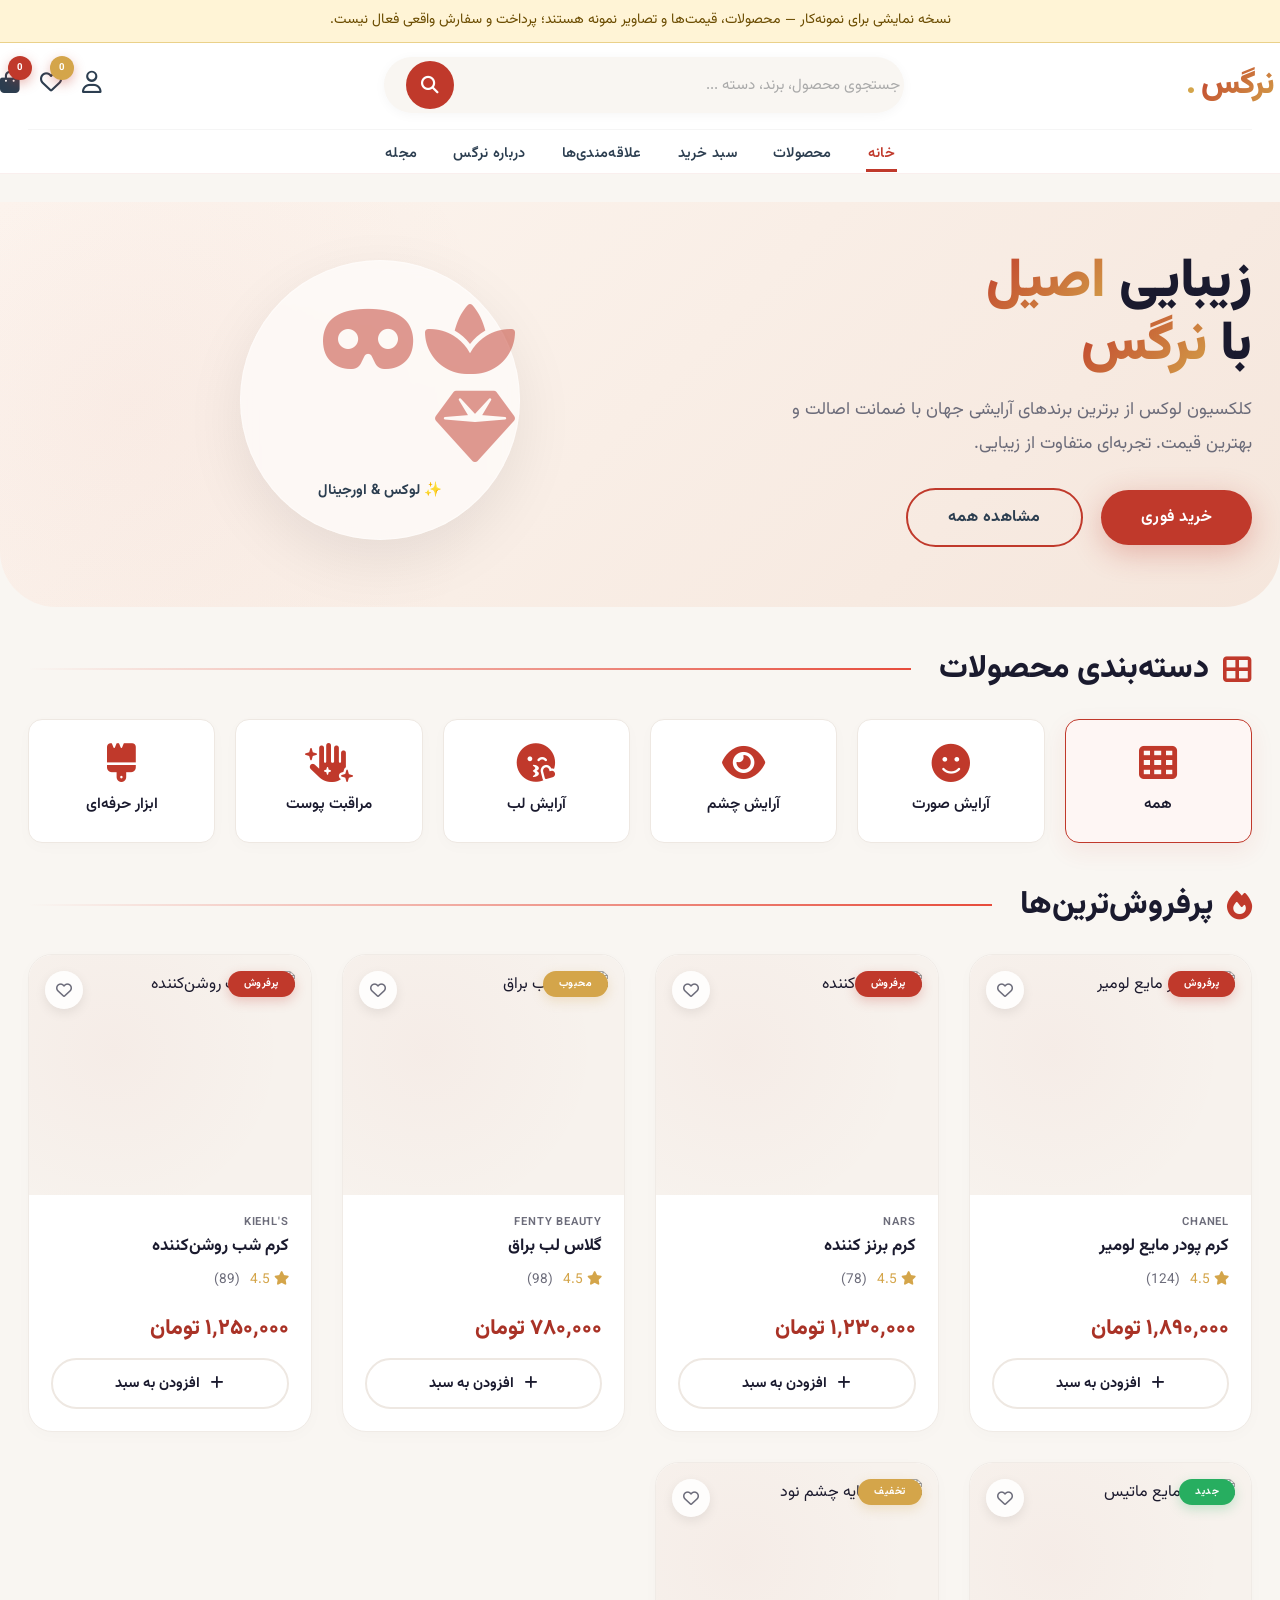
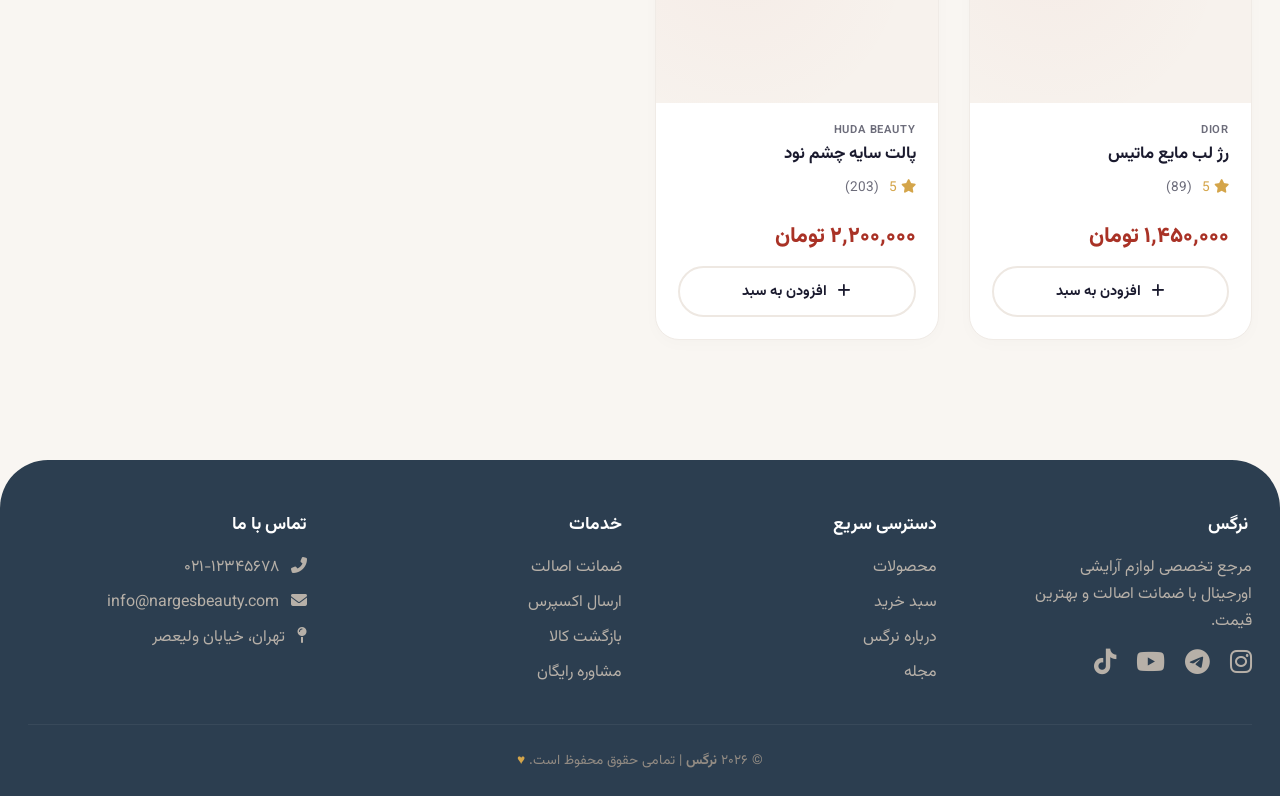
==== لوازم آرایشی.html @ 33c62aaa "Add files via upload" ====
<!DOCTYPE html>
<html lang="fa" dir="rtl">
<head>
    <meta charset="UTF-8" />
    <meta name="viewport" content="width=device-width, initial-scale=1.0" />
    <meta name="description" content="نمونه‌کار فروشگاه نمایشی نرگس؛ رابط کاربری فروشگاه لوازم آرایشی با جستجو، فیلتر، علاقه‌مندی و سبد خرید آزمایشی." />
    <meta name="theme-color" content="#c0392b" />
    <title>نرگس | فروشگاه نمایشی لوازم آرایشی</title>
    <link rel="stylesheet" href="https://cdnjs.cloudflare.com/ajax/libs/font-awesome/6.5.0/css/all.min.css" />
    <link href="https://fonts.googleapis.com/css2?family=Vazirmatn:wght@300;400;500;700;900&display=swap" rel="stylesheet" />
    <style>
        /* ==================== RESET & ROOT ==================== */
        *,
        *::before,
        *::after {
            margin: 0;
            padding: 0;
            box-sizing: border-box;
        }
        :root {
            --primary: #c0392b;
            --primary-light: #e74c3c;
            --primary-dark: #a93226;
            --secondary: #2c3e50;
            --gold: #d4a54a;
            --gold-light: #f0d080;
            --bg: #f9f6f2;
            --card: #ffffff;
            --text: #1a1a2e;
            --text-muted: #6c6c7a;
            --shadow: 0 20px 60px rgba(0, 0, 0, 0.08);
            --shadow-hover: 0 30px 80px rgba(192, 57, 43, 0.12);
            --radius: 24px;
            --radius-sm: 14px;
            --transition: 0.4s cubic-bezier(0.25, 0.46, 0.45, 0.94);
        }
        html {
            scroll-behavior: smooth;
        }
        body {
            font-family: 'Vazirmatn', sans-serif;
            background: var(--bg);
            color: var(--text);
            line-height: 1.7;
            min-height: 100vh;
            display: flex;
            flex-direction: column;
        }
        a {
            text-decoration: none;
            color: inherit;
        }
        button {
            cursor: pointer;
            font-family: inherit;
            border: none;
            background: none;
        }
        .container {
            max-width: 1320px;
            margin: 0 auto;
            padding: 0 28px;
        }
        ::-webkit-scrollbar {
            width: 8px;
        }
        ::-webkit-scrollbar-track {
            background: var(--bg);
        }
        ::-webkit-scrollbar-thumb {
            background: var(--primary-light);
            border-radius: 20px;
        }
        ::-webkit-scrollbar-thumb:hover {
            background: var(--primary);
        }

        /* ==================== HEADER ==================== */
        .header {
            background: rgba(255, 255, 255, 0.95);
            backdrop-filter: blur(20px);
            -webkit-backdrop-filter: blur(20px);
            border-bottom: 1px solid rgba(192, 57, 43, 0.08);
            position: sticky;
            top: 0;
            z-index: 1000;
            transition: var(--transition);
        }
        .header-inner {
            display: flex;
            align-items: center;
            justify-content: space-between;
            padding: 14px 0;
            flex-wrap: wrap;
            gap: 12px;
        }
        .logo {
            font-size: 2rem;
            font-weight: 900;
            letter-spacing: -0.5px;
            display: flex;
            align-items: center;
            gap: 6px;
        }
        .logo .narges {
            background: linear-gradient(135deg, var(--primary), var(--gold));
            -webkit-background-clip: text;
            -webkit-text-fill-color: transparent;
            background-clip: text;
        }
        .logo i {
            -webkit-text-fill-color: var(--primary);
            font-size: 1.8rem;
        }
        .logo .dot {
            -webkit-text-fill-color: var(--gold);
        }

        .search-wrap {
            flex: 1;
            max-width: 520px;
            min-width: 180px;
            display: flex;
            background: var(--bg);
            border-radius: 60px;
            padding: 2px 2px 2px 20px;
            align-items: center;
            border: 2px solid transparent;
            transition: var(--transition);
            box-shadow: 0 2px 12px rgba(0, 0, 0, 0.04);
        }
        .search-wrap:focus-within {
            border-color: var(--primary);
            background: #fff;
            box-shadow: 0 4px 24px rgba(192, 57, 43, 0.12);
        }
        .search-wrap input {
            flex: 1;
            border: none;
            background: transparent;
            padding: 12px 0;
            font-size: 0.95rem;
            outline: none;
            color: var(--text);
            font-family: inherit;
        }
        .search-wrap input::placeholder {
            color: #aaa;
        }
        .search-wrap button {
            background: var(--primary);
            color: #fff;
            width: 48px;
            height: 48px;
            border-radius: 60px;
            font-size: 1.1rem;
            transition: var(--transition);
            display: flex;
            align-items: center;
            justify-content: center;
        }
        .search-wrap button:hover {
            background: var(--primary-dark);
            transform: scale(0.95);
        }

        .header-icons {
            display: flex;
            gap: 20px;
            font-size: 1.4rem;
            color: var(--secondary);
        }
        .header-icons > a {
            position: relative;
            transition: var(--transition);
        }
        .header-icons > a:hover {
            color: var(--primary);
            transform: translateY(-2px);
        }
        .header-icons > a.wish-active i {
            font-weight: 900;
            color: var(--primary);
        }
        .badge-cart {
            position: absolute;
            top: -10px;
            right: -12px;
            background: var(--primary);
            color: #fff;
            font-size: 0.6rem;
            font-weight: 700;
            width: 24px;
            height: 24px;
            border-radius: 50%;
            display: flex;
            align-items: center;
            justify-content: center;
            box-shadow: 0 4px 12px rgba(192, 57, 43, 0.35);
            transition: var(--transition);
        }
        .badge-cart.bump {
            animation: bump 0.4s cubic-bezier(0.34, 1.56, 0.64, 1);
        }
        @keyframes bump {
            0% {
                transform: scale(1);
            }
            40% {
                transform: scale(1.5);
            }
            100% {
                transform: scale(1);
            }
        }

        /* ==================== NAV ==================== */
        .nav-links {
            display: flex;
            list-style: none;
            gap: 10px 32px;
            flex-wrap: wrap;
            justify-content: center;
            padding: 10px 0 6px;
            border-top: 1px solid rgba(0, 0, 0, 0.04);
            margin-top: 2px;
        }
        .nav-links a {
            font-weight: 600;
            font-size: 0.9rem;
            padding: 4px 2px;
            border-bottom: 3px solid transparent;
            transition: var(--transition);
            color: var(--secondary);
            letter-spacing: 0.3px;
            position: relative;
        }
        .nav-links a::after {
            content: '';
            position: absolute;
            bottom: -3px;
            right: 0;
            width: 0;
            height: 3px;
            background: var(--primary);
            transition: var(--transition);
        }
        .nav-links a:hover::after,
        .nav-links a.active::after {
            width: 100%;
        }
        .nav-links a.active {
            color: var(--primary);
        }

        /* ==================== PAGES ==================== */
        .page {
            flex: 1;
            padding: 28px 0 50px;
            display: block;
            animation: fadeUp 0.5s ease;
        }
        .page.hidden {
            display: none;
        }
        @keyframes fadeUp {
            0% {
                opacity: 0;
                transform: translateY(20px);
            }
            100% {
                opacity: 1;
                transform: translateY(0);
            }
        }

        /* ==================== HERO ==================== */
        .hero {
            background: linear-gradient(135deg, #fdf6f0 0%, #f5e6dc 100%);
            border-radius: 0 0 56px 56px;
            padding: 50px 0 60px;
            margin-bottom: 30px;
            position: relative;
            overflow: hidden;
        }
        .hero::before {
            content: '';
            position: absolute;
            top: -50%;
            left: -20%;
            width: 60%;
            height: 200%;
            background: radial-gradient(circle, rgba(192, 57, 43, 0.04) 0%, transparent 70%);
            border-radius: 50%;
            pointer-events: none;
        }
        .hero-grid {
            display: flex;
            flex-wrap: wrap;
            align-items: center;
            gap: 40px;
            position: relative;
            z-index: 1;
        }
        .hero-text h1 {
            font-size: 3.4rem;
            font-weight: 900;
            line-height: 1.15;
        }
        .hero-text h1 .highlight {
            background: linear-gradient(135deg, var(--primary), var(--gold));
            -webkit-background-clip: text;
            -webkit-text-fill-color: transparent;
            background-clip: text;
        }
        .hero-text p {
            font-size: 1.1rem;
            color: var(--text-muted);
            max-width: 480px;
            margin: 16px 0 28px;
            line-height: 1.9;
        }
        .btn {
            display: inline-block;
            background: var(--primary);
            color: #fff;
            padding: 14px 40px;
            border-radius: 60px;
            font-weight: 700;
            transition: var(--transition);
            box-shadow: 0 8px 30px rgba(192, 57, 43, 0.3);
            border: none;
            font-size: 1rem;
            letter-spacing: 0.5px;
        }
        .btn:hover {
            background: var(--primary-dark);
            transform: translateY(-4px);
            box-shadow: 0 14px 40px rgba(192, 57, 43, 0.4);
        }
        .btn-outline {
            background: transparent;
            color: var(--secondary);
            border: 2px solid var(--primary);
            box-shadow: none;
            margin-right: 14px;
        }
        .btn-outline:hover {
            background: var(--primary);
            color: #fff;
            transform: translateY(-4px);
            box-shadow: 0 14px 40px rgba(192, 57, 43, 0.3);
        }
        .btn-gold {
            background: var(--gold);
            box-shadow: 0 8px 30px rgba(212, 165, 74, 0.35);
        }
        .btn-gold:hover {
            background: #c49a3a;
            box-shadow: 0 14px 40px rgba(212, 165, 74, 0.45);
        }
        .hero-deco {
            flex: 1;
            min-width: 220px;
            display: flex;
            justify-content: center;
            align-items: center;
        }
        .hero-deco .circle {
            background: rgba(255, 255, 255, 0.6);
            backdrop-filter: blur(8px);
            border-radius: 50%;
            width: 280px;
            height: 280px;
            display: flex;
            align-items: center;
            justify-content: center;
            flex-direction: column;
            box-shadow: var(--shadow);
            border: 1px solid rgba(255, 255, 255, 0.4);
        }
        .hero-deco .circle i {
            font-size: 5rem;
            color: var(--primary);
            opacity: 0.5;
            margin: 4px;
        }
        .hero-deco .circle span {
            font-weight: 700;
            color: var(--secondary);
            margin-top: 8px;
            font-size: 0.9rem;
        }

        /* ==================== SECTION TITLE ==================== */
        .section-title {
            font-size: 2rem;
            font-weight: 800;
            margin: 35px 0 22px;
            display: flex;
            align-items: center;
            gap: 14px;
        }
        .section-title i {
            color: var(--primary);
            font-size: 1.8rem;
        }
        .section-title .line {
            flex: 1;
            height: 2px;
            background: linear-gradient(to left, var(--primary-light), transparent);
            margin-right: 14px;
        }

        /* ==================== CATEGORIES ==================== */
        .category-grid {
            display: grid;
            grid-template-columns: repeat(auto-fit, minmax(140px, 1fr));
            gap: 20px;
            margin-bottom: 30px;
        }
        .category-card {
            background: var(--card);
            border-radius: var(--radius-sm);
            padding: 24px 12px;
            text-align: center;
            border: 1px solid #eee8e2;
            transition: var(--transition);
            cursor: pointer;
            box-shadow: 0 4px 16px rgba(0, 0, 0, 0.02);
        }
        .category-card:hover {
            transform: translateY(-8px);
            border-color: var(--primary-light);
            box-shadow: var(--shadow-hover);
        }
        .category-card i {
            font-size: 2.4rem;
            color: var(--primary);
            display: block;
            margin-bottom: 10px;
        }
        .category-card h4 {
            font-weight: 600;
            font-size: 0.95rem;
        }
        .category-card.active-cat {
            border-color: var(--primary);
            background: #fef6f4;
            box-shadow: 0 8px 24px rgba(192, 57, 43, 0.08);
        }

        /* ==================== PRODUCT GRID ==================== */
        .product-grid {
            display: grid;
            grid-template-columns: repeat(auto-fill, minmax(250px, 1fr));
            gap: 30px;
            margin: 20px 0 30px;
        }
        .product-card {
            background: var(--card);
            border-radius: var(--radius);
            overflow: hidden;
            border: 1px solid #f0ebe6;
            transition: var(--transition);
            box-shadow: 0 4px 16px rgba(0, 0, 0, 0.02);
            position: relative;
            display: flex;
            flex-direction: column;
        }
        .product-card:hover {
            transform: translateY(-10px);
            border-color: var(--primary-light);
            box-shadow: var(--shadow-hover);
        }
        .product-badge {
            position: absolute;
            top: 16px;
            right: 16px;
            background: var(--primary);
            color: #fff;
            font-size: 0.65rem;
            font-weight: 700;
            padding: 4px 16px;
            border-radius: 40px;
            z-index: 2;
            letter-spacing: 0.5px;
            box-shadow: 0 4px 12px rgba(192, 57, 43, 0.25);
        }
        .product-badge.green {
            background: #27ae60;
            box-shadow: 0 4px 12px rgba(39, 174, 96, 0.25);
        }
        .product-badge.gold {
            background: var(--gold);
            box-shadow: 0 4px 12px rgba(212, 165, 74, 0.25);
        }
        .product-badge.purple {
            background: #8e44ad;
            box-shadow: 0 4px 12px rgba(142, 68, 173, 0.25);
        }
        .wish-btn {
            position: absolute;
            top: 16px;
            left: 16px;
            width: 38px;
            height: 38px;
            border-radius: 50%;
            background: rgba(255, 255, 255, 0.85);
            backdrop-filter: blur(6px);
            display: flex;
            align-items: center;
            justify-content: center;
            font-size: 1rem;
            color: var(--text-muted);
            z-index: 2;
            transition: var(--transition);
            box-shadow: 0 4px 12px rgba(0, 0, 0, 0.08);
        }
        .wish-btn:hover {
            color: var(--primary);
            transform: scale(1.1);
        }
        .wish-btn.active {
            color: #fff;
            background: var(--primary);
        }
        .wish-btn.pulse {
            animation: wishPulse 0.4s cubic-bezier(0.34, 1.56, 0.64, 1);
        }
        @keyframes wishPulse {
            0% {
                transform: scale(1);
            }
            50% {
                transform: scale(1.3);
            }
            100% {
                transform: scale(1);
            }
        }
        .product-img {
            height: 240px;
            background: #f7f2ed;
            display: flex;
            align-items: center;
            justify-content: center;
            padding: 16px;
            position: relative;
            overflow: hidden;
        }
        .product-img img {
            width: 100%;
            height: 100%;
            object-fit: contain;
            transition: transform 0.5s ease;
        }
        .product-card:hover .product-img img {
            transform: scale(1.05);
        }
        .product-img .img-bg {
            position: absolute;
            inset: 0;
            background: radial-gradient(circle at 30% 40%, rgba(192, 57, 43, 0.03) 0%, transparent 70%);
        }
        .product-info {
            padding: 18px 22px 22px;
            flex: 1;
            display: flex;
            flex-direction: column;
        }
        .product-brand {
            font-size: 0.7rem;
            font-weight: 600;
            color: var(--text-muted);
            letter-spacing: 0.8px;
            text-transform: uppercase;
        }
        .product-name {
            font-weight: 700;
            font-size: 1.05rem;
            margin: 4px 0 6px;
            line-height: 1.3;
        }
        .product-price {
            font-weight: 800;
            font-size: 1.35rem;
            margin-top: auto;
            padding-top: 10px;
            color: var(--primary-dark);
        }
        .product-price small {
            font-weight: 400;
            font-size: 0.7rem;
            color: var(--text-muted);
            margin-right: 4px;
        }
        .product-rating {
            color: var(--gold);
            font-size: 0.85rem;
            margin: 4px 0 10px;
        }
        .product-rating span {
            color: var(--text-muted);
            font-weight: 400;
            margin-right: 6px;
        }
        .btn-add {
            width: 100%;
            padding: 12px;
            border-radius: 60px;
            border: 2px solid #eee8e2;
            background: transparent;
            font-weight: 700;
            color: var(--text);
            transition: var(--transition);
            display: flex;
            align-items: center;
            justify-content: center;
            gap: 10px;
            margin-top: 10px;
            font-size: 0.9rem;
        }
        .btn-add:hover {
            background: var(--primary);
            border-color: var(--primary);
            color: #fff;
            box-shadow: 0 8px 24px rgba(192, 57, 43, 0.2);
        }
        .btn-add.in-cart {
            background: var(--primary);
            border-color: var(--primary);
            color: #fff;
        }
        .btn-add.in-cart:hover {
            background: var(--primary-dark);
            border-color: var(--primary-dark);
        }

        /* ==================== FILTER BAR ==================== */
        .filter-bar {
            display: flex;
            flex-wrap: wrap;
            gap: 14px 24px;
            align-items: center;
            padding: 16px 0;
            border-bottom: 1px solid #eee8e2;
            margin-bottom: 20px;
        }
        .filter-bar .group {
            display: flex;
            align-items: center;
            gap: 8px;
        }
        .filter-bar label {
            font-weight: 600;
            font-size: 0.85rem;
            color: var(--text-muted);
        }
        .filter-bar select,
        .filter-bar input {
            padding: 8px 18px;
            border-radius: 40px;
            border: 1.5px solid #e5ddd6;
            background: #fff;
            font-family: inherit;
            font-size: 0.9rem;
            outline: none;
            transition: var(--transition);
            color: var(--text);
        }
        .filter-bar select:focus,
        .filter-bar input:focus {
            border-color: var(--primary);
            box-shadow: 0 0 0 4px rgba(192, 57, 43, 0.1);
        }

        /* ==================== MODAL ==================== */
        .modal-overlay {
            position: fixed;
            inset: 0;
            background: rgba(0, 0, 0, 0.5);
            backdrop-filter: blur(8px);
            -webkit-backdrop-filter: blur(8px);
            z-index: 2000;
            display: flex;
            align-items: center;
            justify-content: center;
            padding: 20px;
            opacity: 0;
            visibility: hidden;
            transition: 0.35s ease;
        }
        .modal-overlay.open {
            opacity: 1;
            visibility: visible;
        }
        .modal-box {
            background: #fffcf9;
            border-radius: 40px;
            max-width: 640px;
            width: 100%;
            padding: 36px 40px;
            position: relative;
            transform: scale(0.92) translateY(20px);
            transition: 0.4s cubic-bezier(0.34, 1.56, 0.64, 1);
            max-height: 92vh;
            overflow-y: auto;
            box-shadow: 0 40px 80px rgba(0, 0, 0, 0.2);
        }
        .modal-overlay.open .modal-box {
            transform: scale(1) translateY(0);
        }
        .modal-close {
            position: absolute;
            top: 18px;
            left: 22px;
            font-size: 1.6rem;
            color: var(--text-muted);
            transition: var(--transition);
            width: 44px;
            height: 44px;
            border-radius: 50%;
            display: flex;
            align-items: center;
            justify-content: center;
            background: rgba(0, 0, 0, 0.04);
        }
        .modal-close:hover {
            color: var(--primary);
            background: rgba(192, 57, 43, 0.08);
            transform: rotate(90deg);
        }
        .modal-product-img {
            text-align: center;
            padding: 10px 0;
            background: #f7f2ed;
            border-radius: 20px;
            margin-bottom: 16px;
            min-height: 200px;
            display: flex;
            align-items: center;
            justify-content: center;
        }
        .modal-product-img img {
            max-width: 100%;
            max-height: 280px;
            object-fit: contain;
        }
        .modal-product-name {
            font-size: 2rem;
            font-weight: 800;
            line-height: 1.2;
        }
        .modal-product-brand {
            color: var(--text-muted);
            font-weight: 500;
            font-size: 0.95rem;
        }
        .modal-product-desc {
            margin: 14px 0 18px;
            color: #4a3d34;
            line-height: 1.9;
            font-size: 0.95rem;
        }
        .modal-product-price {
            font-size: 2rem;
            font-weight: 900;
            color: var(--primary-dark);
        }
        .modal-product-rating {
            color: var(--gold);
            font-size: 1.1rem;
            margin: 6px 0 8px;
        }
        .modal-actions {
            display: flex;
            gap: 14px;
            margin-top: 22px;
            flex-wrap: wrap;
        }
        .modal-actions .btn {
            flex: 1;
            text-align: center;
            min-width: 130px;
        }
        .modal-actions .btn-icon-only {
            flex: 0 0 auto;
            min-width: 56px;
            width: 56px;
            padding: 14px;
            display: flex;
            align-items: center;
            justify-content: center;
        }

        /* ==================== CART ==================== */
        .cart-item {
            display: flex;
            flex-wrap: wrap;
            gap: 16px;
            align-items: center;
            background: var(--card);
            padding: 16px 24px;
            border-radius: var(--radius-sm);
            border: 1px solid #eee8e2;
            margin-bottom: 12px;
            transition: var(--transition);
            box-shadow: 0 2px 8px rgba(0, 0, 0, 0.02);
        }
        .cart-item:hover {
            border-color: var(--primary-light);
            box-shadow: var(--shadow);
        }
        .cart-item-info {
            flex: 2;
            min-width: 150px;
        }
        .cart-item-info h4 {
            font-weight: 700;
            font-size: 1.05rem;
        }
        .cart-item-info small {
            color: var(--text-muted);
        }
        .cart-item-price {
            font-weight: 700;
            color: var(--primary-dark);
        }
        .cart-item-qty {
            display: flex;
            align-items: center;
            gap: 12px;
        }
        .cart-item-qty button {
            width: 36px;
            height: 36px;
            border-radius: 50%;
            border: 1.5px solid #ddd3cb;
            transition: var(--transition);
            font-weight: 700;
            font-size: 1.1rem;
            display: flex;
            align-items: center;
            justify-content: center;
        }
        .cart-item-qty button:hover {
            background: var(--primary);
            color: #fff;
            border-color: var(--primary);
        }
        .cart-item-qty span {
            font-weight: 700;
            min-width: 32px;
            text-align: center;
            font-size: 1.1rem;
        }
        .cart-item-remove {
            color: #b35a4a;
            font-size: 1.2rem;
            transition: var(--transition);
            padding: 6px;
        }
        .cart-item-remove:hover {
            color: var(--primary);
            transform: scale(1.15);
        }
        .cart-total {
            font-size: 1.7rem;
            font-weight: 800;
            text-align: left;
            padding: 18px 0;
            border-top: 2px dashed #e0d6ce;
            margin-top: 12px;
            color: var(--primary-dark);
        }
        .cart-actions {
            display: flex;
            gap: 16px;
            flex-wrap: wrap;
            margin-top: 16px;
        }

        /* ==================== EMPTY STATE ==================== */
        .empty-state {
            text-align: center;
            padding: 60px 20px;
            color: var(--text-muted);
        }
        .empty-state i {
            font-size: 4.5rem;
            color: #e0d6ce;
            margin-bottom: 18px;
            display: block;
        }
        .empty-state h3 {
            font-size: 1.3rem;
            color: var(--text);
        }

        /* ==================== PROFILE PAGE ==================== */
        .profile-card {
            background: #fff;
            border-radius: 32px;
            padding: 36px 44px;
            box-shadow: var(--shadow);
        }
        .profile-avatar {
            width: 84px;
            height: 84px;
            border-radius: 50%;
            background: linear-gradient(135deg, var(--primary), var(--gold));
            display: flex;
            align-items: center;
            justify-content: center;
            font-size: 2rem;
            color: #fff;
            font-weight: 800;
            flex-shrink: 0;
        }
        .profile-head {
            display: flex;
            align-items: center;
            gap: 20px;
            flex-wrap: wrap;
        }
        .profile-stats {
            display: grid;
            grid-template-columns: repeat(auto-fit, minmax(140px, 1fr));
            gap: 18px;
            margin-top: 30px;
            padding-top: 26px;
            border-top: 1px solid #eee8e2;
        }
        .profile-stat {
            text-align: center;
            padding: 18px 10px;
            border-radius: var(--radius-sm);
            background: var(--bg);
        }
        .profile-stat strong {
            display: block;
            font-size: 1.6rem;
            color: var(--primary-dark);
            font-weight: 800;
        }
        .profile-stat span {
            font-size: 0.82rem;
            color: var(--text-muted);
        }
        .profile-menu {
            margin-top: 28px;
            display: flex;
            flex-direction: column;
            gap: 4px;
        }
        .profile-menu a {
            display: flex;
            align-items: center;
            gap: 14px;
            padding: 16px 8px;
            border-bottom: 1px solid #f2ede8;
            font-weight: 600;
            transition: var(--transition);
        }
        .profile-menu a:hover {
            color: var(--primary);
            padding-right: 10px;
        }
        .profile-menu a i:first-child {
            width: 22px;
            text-align: center;
            color: var(--primary);
        }
        .profile-menu a i:last-child {
            margin-right: auto;
            color: var(--text-muted);
        }

        /* ==================== TOAST ==================== */
        .toast-stack {
            position: fixed;
            bottom: 28px;
            left: 50%;
            transform: translateX(-50%);
            z-index: 4000;
            display: flex;
            flex-direction: column;
            gap: 10px;
            align-items: center;
            width: 100%;
            padding: 0 16px;
            pointer-events: none;
        }
        .toast {
            background: var(--secondary);
            color: #fff;
            padding: 14px 26px;
            border-radius: 60px;
            font-weight: 600;
            font-size: 0.9rem;
            display: flex;
            align-items: center;
            gap: 10px;
            box-shadow: 0 16px 40px rgba(0, 0, 0, 0.25);
            opacity: 0;
            transform: translateY(16px) scale(0.95);
            transition: 0.35s cubic-bezier(0.34, 1.56, 0.64, 1);
            max-width: 90vw;
        }
        .toast.show {
            opacity: 1;
            transform: translateY(0) scale(1);
        }
        .toast i {
            color: var(--gold-light);
            font-size: 1.05rem;
        }
        .toast.toast-danger i {
            color: #ff8a7a;
        }

        /* ==================== CONFIRM DIALOG ==================== */
        .confirm-overlay {
            position: fixed;
            inset: 0;
            background: rgba(0, 0, 0, 0.5);
            backdrop-filter: blur(6px);
            z-index: 3500;
            display: flex;
            align-items: center;
            justify-content: center;
            padding: 20px;
            opacity: 0;
            visibility: hidden;
            transition: 0.3s ease;
        }
        .confirm-overlay.open {
            opacity: 1;
            visibility: visible;
        }
        .confirm-box {
            background: #fff;
            border-radius: 28px;
            padding: 32px;
            max-width: 380px;
            width: 100%;
            text-align: center;
            transform: scale(0.9);
            transition: 0.3s cubic-bezier(0.34, 1.56, 0.64, 1);
            box-shadow: 0 30px 70px rgba(0, 0, 0, 0.25);
        }
        .confirm-overlay.open .confirm-box {
            transform: scale(1);
        }
        .confirm-box i {
            font-size: 2.4rem;
            color: var(--primary);
            margin-bottom: 12px;
        }
        .confirm-box h3 {
            font-size: 1.15rem;
            margin-bottom: 8px;
        }
        .confirm-box p {
            color: var(--text-muted);
            font-size: 0.9rem;
            margin-bottom: 22px;
        }
        .confirm-box .confirm-actions {
            display: flex;
            gap: 12px;
        }
        .confirm-box .confirm-actions button {
            flex: 1;
            padding: 12px;
            border-radius: 40px;
            font-weight: 700;
        }
        .confirm-box .confirm-yes {
            background: var(--primary);
            color: #fff;
        }
        .confirm-box .confirm-yes:hover {
            background: var(--primary-dark);
        }
        .confirm-box .confirm-no {
            background: var(--bg);
            color: var(--text);
        }
        .confirm-box .confirm-no:hover {
            background: #efe7df;
        }

        /* ==================== FOOTER ==================== */
        .footer {
            background: var(--secondary);
            color: #cdc8c0;
            padding: 50px 0 24px;
            border-radius: 48px 48px 0 0;
            margin-top: 40px;
        }
        .footer-grid {
            display: grid;
            grid-template-columns: repeat(auto-fit, minmax(180px, 1fr));
            gap: 36px;
            margin-bottom: 30px;
        }
        .footer h4 {
            color: #fff;
            font-weight: 700;
            margin-bottom: 14px;
            font-size: 1.1rem;
        }
        .footer a {
            color: #b7b0a8;
            display: block;
            margin-bottom: 8px;
            transition: var(--transition);
        }
        .footer a:hover {
            color: var(--gold-light);
            padding-right: 6px;
        }
        .footer-social i {
            font-size: 1.6rem;
            margin-left: 16px;
            color: #b7b0a8;
            transition: var(--transition);
        }
        .footer-social i:hover {
            color: var(--gold-light);
            transform: scale(1.1);
        }
        .footer-copy {
            border-top: 1px solid rgba(255, 255, 255, 0.06);
            padding-top: 24px;
            text-align: center;
            font-size: 0.85rem;
            color: #928b83;
        }

        /* ==================== RESPONSIVE ==================== */
        @media (max-width: 992px) {
            .hero-text h1 {
                font-size: 2.8rem;
            }
            .hero-deco .circle {
                width: 220px;
                height: 220px;
            }
            .hero-deco .circle i {
                font-size: 3.5rem;
            }
        }
        @media (max-width: 768px) {
            .header-inner {
                flex-direction: column;
                align-items: stretch;
            }
            .search-wrap {
                max-width: 100%;
            }
            .hero-text h1 {
                font-size: 2.2rem;
            }
            .hero {
                padding: 30px 0 40px;
            }
            .product-grid {
                grid-template-columns: repeat(auto-fill, minmax(180px, 1fr));
                gap: 18px;
            }
            .modal-box {
                padding: 26px 20px;
            }
            .filter-bar {
                flex-direction: column;
                align-items: stretch;
            }
            .filter-bar .group {
                flex-wrap: wrap;
            }
            .section-title {
                font-size: 1.5rem;
            }
            .nav-links {
                gap: 6px 18px;
            }
            .profile-card {
                padding: 26px 20px;
            }
            .product-img {
                height: 180px;
            }
        }
        @media (max-width: 480px) {
            .container {
                padding: 0 14px;
            }
            .product-grid {
                grid-template-columns: 1fr 1fr;
                gap: 12px;
            }
            .product-info {
                padding: 12px 14px 16px;
            }
            .product-name {
                font-size: 0.9rem;
            }
            .product-price {
                font-size: 1.1rem;
            }
            .btn-add {
                padding: 8px;
                font-size: 0.8rem;
            }
            .hero-text h1 {
                font-size: 1.8rem;
            }
            .hero-deco .circle {
                width: 160px;
                height: 160px;
            }
            .hero-deco .circle i {
                font-size: 2.5rem;
            }
            .logo {
                font-size: 1.5rem;
            }
            .product-img {
                height: 140px;
            }
        }
    </style>
</head>
<body>
    <div role="note" aria-label="حالت نمایشی" style="background:#fff4d6;color:#6b4c00;text-align:center;padding:9px 16px;font-size:.88rem;border-bottom:1px solid #ead18a">نسخه نمایشی برای نمونه‌کار — محصولات، قیمت‌ها و تصاویر نمونه هستند؛ پرداخت و سفارش واقعی فعال نیست.</div>

<!-- ==================== HEADER ==================== -->
<header class="header" id="app-header">
    <div class="container header-inner">
        <a href="#" class="logo" data-page="home">
            <i class="fas fa-flower"></i>
            <span class="narges">نرگس</span><span class="dot">.</span>
        </a>
        <div class="search-wrap">
            <input type="text" id="searchInput" placeholder="جستجوی محصول، برند، دسته ..." />
            <button id="searchBtn"><i class="fas fa-search"></i></button>
        </div>
        <div class="header-icons">
            <a href="#" data-page="profile"><i class="far fa-user"></i></a>
            <a href="#" data-page="wishlist" id="wishlistIcon">
                <i class="far fa-heart"></i>
                <span class="badge-cart" id="wishlistCount" style="background:var(--gold);">0</span>
            </a>
            <a href="#" data-page="cart" id="cartIcon">
                <i class="fas fa-shopping-bag"></i>
                <span class="badge-cart" id="cartCount">0</span>
            </a>
        </div>
    </div>
    <nav class="container">
        <ul class="nav-links" id="navLinks">
            <li><a href="#" data-page="home" class="active">خانه</a></li>
            <li><a href="#" data-page="products">محصولات</a></li>
            <li><a href="#" data-page="cart">سبد خرید</a></li>
            <li><a href="#" data-page="wishlist">علاقه‌مندی‌ها</a></li>
            <li><a href="#" data-page="about">درباره نرگس</a></li>
            <li><a href="#" data-page="blog">مجله</a></li>
        </ul>
    </nav>
</header>

<!-- ==================== PAGE: HOME ==================== -->
<main class="page" id="page-home">
    <!-- HERO -->
    <section class="hero">
        <div class="container hero-grid">
            <div class="hero-text">
                <h1>زیبایی <span class="highlight">اصیل</span> <br />با <span class="highlight">نرگس</span></h1>
                <p>کلکسیون لوکس از برترین برندهای آرایشی جهان با ضمانت اصالت و بهترین قیمت. تجربه‌ای متفاوت از زیبایی.</p>
                <div>
                    <a href="#" class="btn" data-page="products">خرید فوری</a>
                    <a href="#" class="btn btn-outline" data-page="products">مشاهده همه</a>
                </div>
            </div>
            <div class="hero-deco">
                <div class="circle">
                    <div>
                        <i class="fas fa-spa"></i>
                        <i class="fas fa-mask"></i>
                        <i class="fas fa-gem"></i>
                    </div>
                    <span>✨ لوکس &amp; اورجینال</span>
                </div>
            </div>
        </div>
    </section>

    <!-- CATEGORIES -->
    <div class="container">
        <div class="section-title">
            <i class="fas fa-th-large"></i> دسته‌بندی محصولات
            <span class="line"></span>
        </div>
        <div class="category-grid" id="categoryGrid"></div>

        <!-- HOME PRODUCTS -->
        <div class="section-title">
            <i class="fas fa-fire"></i> پرفروش‌ترین‌ها
            <span class="line"></span>
        </div>
        <div class="product-grid" id="homeProducts"></div>
    </div>
</main>

<!-- ==================== PAGE: PRODUCTS ==================== -->
<main class="page hidden" id="page-products">
    <div class="container">
        <div class="section-title">
            <i class="fas fa-box-open"></i> همه محصولات
            <span class="line"></span>
        </div>
        <div class="filter-bar">
            <div class="group">
                <label>دسته‌بندی</label>
                <select id="filterCategory"><option value="all">همه</option></select>
            </div>
            <div class="group">
                <label>برند</label>
                <select id="filterBrand"><option value="all">همه</option></select>
            </div>
            <div class="group">
                <label>مرتب‌سازی</label>
                <select id="filterSort">
                    <option value="popular">محبوب‌ترین</option>
                    <option value="price-low">قیمت: کم به زیاد</option>
                    <option value="price-high">قیمت: زیاد به کم</option>
                </select>
            </div>
            <div class="group">
                <label>قیمت تا</label>
                <input type="number" id="priceMax" placeholder="حداکثر قیمت" style="width:120px;" />
            </div>
        </div>
        <div class="product-grid" id="allProducts"></div>
    </div>
</main>

<!-- ==================== PAGE: CART ==================== -->
<main class="page hidden" id="page-cart">
    <div class="container">
        <div class="section-title">
            <i class="fas fa-shopping-cart"></i> سبد خرید
            <span class="line"></span>
        </div>
        <div id="cartContainer"></div>
    </div>
</main>

<!-- ==================== PAGE: WISHLIST ==================== -->
<main class="page hidden" id="page-wishlist">
    <div class="container">
        <div class="section-title">
            <i class="fas fa-heart"></i> علاقه‌مندی‌های من
            <span class="line"></span>
        </div>
        <div class="product-grid" id="wishlistProducts"></div>
    </div>
</main>

<!-- ==================== PAGE: PROFILE ==================== -->
<main class="page hidden" id="page-profile">
    <div class="container">
        <div class="section-title">
            <i class="far fa-user"></i> حساب کاربری
            <span class="line"></span>
        </div>
        <div class="profile-card">
            <div class="profile-head">
                <div class="profile-avatar">ن</div>
                <div>
                    <h2 style="font-size:1.4rem;">مهمان گرامی</h2>
                    <p style="color:var(--text-muted);font-size:0.9rem;margin-top:4px;">برای ثبت سفارش و پیگیری خریدها وارد حساب خود شوید.</p>
                </div>
            </div>
            <div class="profile-stats">
                <div class="profile-stat"><strong id="statCart">0</strong><span>کالا در سبد</span></div>
                <div class="profile-stat"><strong id="statWish">0</strong><span>علاقه‌مندی</span></div>
                <div class="profile-stat"><strong>۰</strong><span>سفارش قبلی</span></div>
            </div>
            <div class="profile-menu">
                <a href="#" data-page="cart"><i class="fas fa-shopping-bag"></i> سبد خرید من <i class="fas fa-chevron-left"></i></a>
                <a href="#" data-page="wishlist"><i class="fas fa-heart"></i> علاقه‌مندی‌ها <i class="fas fa-chevron-left"></i></a>
                <a href="#"><i class="fas fa-map-marker-alt"></i> آدرس‌های من <i class="fas fa-chevron-left"></i></a>
                <a href="#"><i class="fas fa-headset"></i> پشتیبانی <i class="fas fa-chevron-left"></i></a>
            </div>
        </div>
    </div>
</main>

<!-- ==================== PAGE: ABOUT ==================== -->
<main class="page hidden" id="page-about">
    <div class="container">
        <div class="section-title">
            <i class="fas fa-info-circle"></i> درباره نرگس
            <span class="line"></span>
        </div>
        <div style="background:#fff;border-radius:32px;padding:36px 44px;box-shadow:var(--shadow);">
            <h2 style="color:var(--primary);font-size:2rem;">✨ نرگس، زیبایی اصیل</h2>
            <p style="font-size:1.05rem;margin-top:12px;line-height:2;">
                <strong>نرگس</strong> با هدف ارائه <strong>لوازم آرایشی اورجینال و باکیفیت</strong> از برندهای معتبر جهان تأسیس شده است. ما با ضمانت اصالت کالا، پشتیبانی ۲۴ ساعته و مشاوره تخصصی، تجربه خریدی مطمئن و لذت‌بخش را برای شما فراهم می‌کنیم.
            </p>
            <div style="display:flex;flex-wrap:wrap;gap:30px;margin-top:28px;padding-top:24px;border-top:1px solid #eee8e2;">
                <div><i class="fas fa-check-circle" style="color:var(--primary);font-size:1.6rem;"></i> <strong>ضمانت اصالت</strong></div>
                <div><i class="fas fa-truck" style="color:var(--primary);font-size:1.6rem;"></i> <strong>ارسال سریع</strong></div>
                <div><i class="fas fa-headset" style="color:var(--primary);font-size:1.6rem;"></i> <strong>پشتیبانی ۲۴/۷</strong></div>
                <div><i class="fas fa-undo" style="color:var(--primary);font-size:1.6rem;"></i> <strong>بازگشت کالا</strong></div>
            </div>
        </div>
    </div>
</main>

<!-- ==================== PAGE: BLOG ==================== -->
<main class="page hidden" id="page-blog">
    <div class="container">
        <div class="section-title">
            <i class="fas fa-newspaper"></i> مجله زیبایی نرگس
            <span class="line"></span>
        </div>
        <div style="display:grid;grid-template-columns:repeat(auto-fill,minmax(280px,1fr));gap:28px;">
            <div style="background:#fff;border-radius:24px;padding:24px;border:1px solid #eee8e2;transition:var(--transition);">
                <i class="fas fa-pencil-alt" style="font-size:2.5rem;color:var(--primary);opacity:0.3;"></i>
                <h3 style="margin:12px 0 6px;">رازهای آرایش ماندگار</h3>
                <p style="color:var(--text-muted);font-size:0.9rem;">با تکنیک‌های حرفه‌ای آرایش خود را تا ۱۲ ساعت ماندگار کنید.</p>
            </div>
            <div style="background:#fff;border-radius:24px;padding:24px;border:1px solid #eee8e2;transition:var(--transition);">
                <i class="fas fa-leaf" style="font-size:2.5rem;color:var(--primary);opacity:0.3;"></i>
                <h3 style="margin:12px 0 6px;">مراقبت از پوست در بهار</h3>
                <p style="color:var(--text-muted);font-size:0.9rem;">با تغییر فصل، پوست خود را به بهترین شکل آبرسانی کنید.</p>
            </div>
            <div style="background:#fff;border-radius:24px;padding:24px;border:1px solid #eee8e2;transition:var(--transition);">
                <i class="fas fa-palette" style="font-size:2.5rem;color:var(--primary);opacity:0.3;"></i>
                <h3 style="margin:12px 0 6px;">ترندهای آرایشی ۲۰۲۶</h3>
                <p style="color:var(--text-muted);font-size:0.9rem;">با جدیدترین ترندهای رنگ و استایل آرایشی آشنا شوید.</p>
            </div>
        </div>
    </div>
</main>

<!-- ==================== MODAL ==================== -->
<div class="modal-overlay" id="productModal">
    <div class="modal-box">
        <button class="modal-close" id="modalClose"><i class="fas fa-times"></i></button>
        <div class="modal-product-img" id="modalImg"></div>
        <h2 class="modal-product-name" id="modalName">نام محصول</h2>
        <div class="modal-product-brand" id="modalBrand">برند</div>
        <div class="modal-product-rating" id="modalRating"></div>
        <div class="modal-product-desc" id="modalDesc">توضیحات کامل محصول اینجا نمایش داده می‌شود.</div>
        <div class="modal-product-price" id="modalPrice">۰ تومان</div>
        <div class="modal-actions">
            <button class="btn" id="modalAddCart"><i class="fas fa-plus"></i> افزودن به سبد</button>
            <button class="btn btn-outline btn-icon-only" id="modalWish"><i class="far fa-heart"></i></button>
            <button class="btn btn-outline" id="modalCloseBtn">بستن</button>
        </div>
    </div>
</div>

<!-- ==================== CONFIRM DIALOG ==================== -->
<div class="confirm-overlay" id="confirmOverlay">
    <div class="confirm-box">
        <i class="fas fa-question-circle"></i>
        <h3 id="confirmTitle">آیا مطمئن هستید؟</h3>
        <p id="confirmText"></p>
        <div class="confirm-actions">
            <button class="confirm-no" id="confirmNo">انصراف</button>
            <button class="confirm-yes" id="confirmYes">تایید</button>
        </div>
    </div>
</div>

<!-- ==================== TOAST STACK ==================== -->
<div class="toast-stack" id="toastStack"></div>

<!-- ==================== FOOTER ==================== -->
<footer class="footer">
    <div class="container">
        <div class="footer-grid">
            <div>
                <h4><i class="fas fa-flower" style="color:var(--gold);"></i> نرگس</h4>
                <p style="color:#b7b0a8;max-width:220px;">مرجع تخصصی لوازم آرایشی اورجینال با ضمانت اصالت و بهترین قیمت.</p>
                <div class="footer-social" style="margin-top:14px;">
                    <i class="fab fa-instagram"></i>
                    <i class="fab fa-telegram"></i>
                    <i class="fab fa-youtube"></i>
                    <i class="fab fa-tiktok"></i>
                </div>
            </div>
            <div>
                <h4>دسترسی سریع</h4>
                <a href="#" data-page="products">محصولات</a>
                <a href="#" data-page="cart">سبد خرید</a>
                <a href="#" data-page="about">درباره نرگس</a>
                <a href="#" data-page="blog">مجله</a>
            </div>
            <div>
                <h4>خدمات</h4>
                <a href="#">ضمانت اصالت</a>
                <a href="#">ارسال اکسپرس</a>
                <a href="#">بازگشت کالا</a>
                <a href="#">مشاوره رایگان</a>
            </div>
            <div>
                <h4>تماس با ما</h4>
                <a href="#"><i class="fas fa-phone-alt" style="margin-left:8px;"></i> ۰۲۱-۱۲۳۴۵۶۷۸</a>
                <a href="#"><i class="fas fa-envelope" style="margin-left:8px;"></i> info@nargesbeauty.com</a>
                <a href="#"><i class="fas fa-map-pin" style="margin-left:8px;"></i> تهران، خیابان ولیعصر</a>
            </div>
        </div>
        <div class="footer-copy">
            <p>© ۲۰۲۶ <strong>نرگس</strong> | تمامی حقوق محفوظ است. <span style="color:var(--gold);">♥</span></p>
        </div>
    </div>
</footer>

<!-- ==================== SCRIPT ==================== -->
<script>
    // ============================================================
    //  DATA with REAL product images
    // ============================================================
    const PRODUCTS = [{
        id: 1,
        name: 'کرم پودر مایع لومیر',
        brand: 'CHANEL',
        category: 'آرایش صورت',
        price: 1890000,
        rating: 4.5,
        reviews: 124,
        badge: 'پرفروش',
        badgeType: 'red',
        desc: 'کرم پودری سبک با پوشش کامل و درخشندگی طبیعی، مناسب پوست‌های معمولی تا خشک. دارای SPF 25 و بافت ابریشمی.',
        img: 'https://images.unsplash.com/photo-1596462502278-27bfdc403348?w=400&h=400&fit=crop&auto=format'
    }, {
        id: 2,
        name: 'رژ لب مایع ماتیس',
        brand: 'DIOR',
        category: 'آرایش لب',
        price: 1450000,
        rating: 5,
        reviews: 89,
        badge: 'جدید',
        badgeType: 'green',
        desc: 'رژ لب مایع با ماندگاری ۱۲ ساعته و بافت مخملی مات، بدون ایجاد حس چسبندگی. دارای ۸ سایه طبیعی.',
        img: 'https://images.unsplash.com/photo-1586495777744-4413f21062fa?w=400&h=400&fit=crop&auto=format'
    }, {
        id: 3,
        name: 'پالت سایه چشم نود',
        brand: 'HUDA BEAUTY',
        category: 'آرایش چشم',
        price: 2200000,
        rating: 5,
        reviews: 203,
        badge: 'تخفیف',
        badgeType: 'gold',
        desc: 'پالت ۱۸ رنگ با ترکیبی از سایه‌های مات و براق با درخشندگی بالا، ایده‌آل برای آرایش روز و شب.',
        img: 'https://images.unsplash.com/photo-1512496015851-a90fb38ba796?w=400&h=400&fit=crop&auto=format'
    }, {
        id: 4,
        name: 'پاک‌کننده آرایشی حساس',
        brand: 'BIODERMA',
        category: 'مراقبت پوست',
        price: 680000,
        rating: 5,
        reviews: 356,
        badge: null,
        badgeType: null,
        desc: 'محلول میسلار بدون بو و الکل، مناسب پوست‌های حساس و چشم‌های تحریک‌پذیر. حجم ۲۵۰ میلی‌لیتر.',
        img: 'https://images.unsplash.com/photo-1556228720-195a672e8a03?w=400&h=400&fit=crop&auto=format'
    }, {
        id: 5,
        name: 'برس کانتور ۱۵۹',
        brand: 'MAC',
        category: 'ابزار حرفه‌ای',
        price: 750000,
        rating: 5,
        reviews: 92,
        badge: 'ویژه',
        badgeType: 'purple',
        desc: 'برس با الیاف مصنوعی با کیفیت بالا برای کانتورینگ و سایه‌زنی دقیق. دسته ارگونومیک.',
        img: 'https://images.unsplash.com/photo-1522335789203-aabd1fc54bc9?w=400&h=400&fit=crop&auto=format'
    }, {
        id: 6,
        name: 'کرم برنز کننده',
        brand: 'NARS',
        category: 'آرایش صورت',
        price: 1230000,
        rating: 4.5,
        reviews: 78,
        badge: 'پرفروش',
        badgeType: 'red',
        desc: 'کرم برنز با بافت سبک و درخشندگی ملایم، مناسب برای پوست‌های روشن تا متوسط. با رایحه دلپذیر.',
        img: 'https://images.unsplash.com/photo-1512496015851-a90fb38ba796?w=400&h=400&fit=crop&auto=format'
    }, {
        id: 7,
        name: 'ماسک ورقه‌ای طلا',
        brand: 'SK-II',
        category: 'مراقبت پوست',
        price: 950000,
        rating: 4.5,
        reviews: 144,
        badge: 'لوکس',
        badgeType: 'gold',
        desc: 'ماسک ورقه‌ای آغشته به عصاره طلا و ویتامین‌ها برای روشن و سفت شدن پوست. مناسب پوست‌های خسته.',
        img: 'https://images.unsplash.com/photo-1570172619644-dfd03ed5d881?w=400&h=400&fit=crop&auto=format'
    }, {
        id: 8,
        name: 'ریمل حجم‌دهنده',
        brand: 'BENEFIT',
        category: 'آرایش چشم',
        price: 890000,
        rating: 4,
        reviews: 210,
        badge: null,
        badgeType: null,
        desc: 'ریمل با فرمول ضد آب و برس ارگونومیک برای ایجاد حجم و جداسازی مژه‌ها. ماندگاری ۲۴ ساعته.',
        img: 'https://images.unsplash.com/photo-1631730359581-28f8b64b4127?w=400&h=400&fit=crop&auto=format'
    }, {
        id: 9,
        name: 'کرم پودر معدنی',
        brand: 'BARE MINERALS',
        category: 'آرایش صورت',
        price: 1650000,
        rating: 4.5,
        reviews: 67,
        badge: 'طبیعی',
        badgeType: 'green',
        desc: 'کرم پودر معدنی با پوشش قابل تنظیم و فاقد مواد شیمیایی مضر. مناسب پوست‌های حساس و مستعد جوش.',
        img: 'https://images.unsplash.com/photo-1596462502278-27bfdc403348?w=400&h=400&fit=crop&auto=format'
    }, {
        id: 10,
        name: 'برس سایه ۲۲۴',
        brand: 'SEPHORA',
        category: 'ابزار حرفه‌ای',
        price: 420000,
        rating: 4,
        reviews: 53,
        badge: null,
        badgeType: null,
        desc: 'برس سایه با الیاف نرم برای ترکیب و پخش یکنواخت سایه چشم. دسته چوبی با کیفیت بالا.',
        img: 'https://images.unsplash.com/photo-1522335789203-aabd1fc54bc9?w=400&h=400&fit=crop&auto=format'
    }, {
        id: 11,
        name: 'گلاس لب براق',
        brand: 'FENTY BEAUTY',
        category: 'آرایش لب',
        price: 780000,
        rating: 4.5,
        reviews: 98,
        badge: 'محبوب',
        badgeType: 'gold',
        desc: 'گلاس لب با براقیت بالا و رایحه مطبوع وانیلی، مناسب برای هر روز. حجم ۱۵ میلی‌لیتر.',
        img: 'https://images.unsplash.com/photo-1586495777744-4413f21062fa?w=400&h=400&fit=crop&auto=format'
    }, {
        id: 12,
        name: 'تونر آبرسان',
        brand: 'LA ROCHE-POSAY',
        category: 'مراقبت پوست',
        price: 580000,
        rating: 4.5,
        reviews: 176,
        badge: null,
        badgeType: null,
        desc: 'تونر بدون الکل با خواص آبرسانی و تسکین‌دهنده برای پوست‌های حساس. مناسب روزانه.',
        img: 'https://images.unsplash.com/photo-1556228720-195a672e8a03?w=400&h=400&fit=crop&auto=format'
    }, {
        id: 13,
        name: 'پنکک مات کننده',
        brand: 'MAYBELLINE',
        category: 'آرایش صورت',
        price: 490000,
        rating: 4,
        reviews: 312,
        badge: 'اقتصادی',
        badgeType: 'green',
        desc: 'پنکک با بافت سبک و مات کننده، مناسب پوست‌های چرب. با SPF 15.',
        img: 'https://images.unsplash.com/photo-1596462502278-27bfdc403348?w=400&h=400&fit=crop&auto=format'
    }, {
        id: 14,
        name: 'خط چشم مایع',
        brand: 'STILA',
        category: 'آرایش چشم',
        price: 680000,
        rating: 4.5,
        reviews: 145,
        badge: null,
        badgeType: null,
        desc: 'خط چشم مایع با نوک فیبری دقیق برای کشیدن خطوط نازک و ضخیم. ضد آب و ماندگار.',
        img: 'https://images.unsplash.com/photo-1631730359581-28f8b64b4127?w=400&h=400&fit=crop&auto=format'
    }, {
        id: 15,
        name: 'کرم شب روشن‌کننده',
        brand: "KIEHL'S",
        category: 'مراقبت پوست',
        price: 1250000,
        rating: 4.5,
        reviews: 89,
        badge: 'پرفروش',
        badgeType: 'red',
        desc: 'کرم شب با ویتامین C و عصاره گل رز برای روشن و یکدست کردن پوست. مناسب تیرگی‌ها.',
        img: 'https://images.unsplash.com/photo-1570172619644-dfd03ed5d881?w=400&h=400&fit=crop&auto=format'
    }];

    const CATEGORIES = ['همه', 'آرایش صورت', 'آرایش چشم', 'آرایش لب', 'مراقبت پوست', 'ابزار حرفه‌ای'];

    // ============================================================
    //  STATE
    // ============================================================
    let cart = [];
    let wishlist = [];
    let currentPage = 'home';
    let selectedProductId = null;
    let pendingConfirmAction = null;

    // ============================================================
    //  UTILITY
    // ============================================================
    function formatPrice(p) {
        return p.toLocaleString('fa-IR') + ' تومان';
    }

    function getProduct(id) {
        return PRODUCTS.find(p => p.id === id);
    }

    function getCartTotal() {
        return cart.reduce((sum, item) => sum + item.price * item.qty, 0);
    }

    function getCartCount() {
        return cart.reduce((sum, item) => sum + item.qty, 0);
    }

    function saveState() {
        try {
            localStorage.setItem('narges_cart', JSON.stringify(cart));
            localStorage.setItem('narges_wishlist', JSON.stringify(wishlist));
        } catch (e) { /* ignore */ }
        updateBadges();
    }

    function loadState() {
        try {
            const c = localStorage.getItem('narges_cart');
            if (c) cart = JSON.parse(c);
            const w = localStorage.getItem('narges_wishlist');
            if (w) wishlist = JSON.parse(w);
        } catch (e) { /* ignore */ }
    }

    function updateBadges() {
        document.getElementById('cartCount').textContent = getCartCount();
        document.getElementById('wishlistCount').textContent = wishlist.length;
        document.getElementById('wishlistIcon').classList.toggle('wish-active', wishlist.length > 0);
        const statCart = document.getElementById('statCart');
        const statWish = document.getElementById('statWish');
        if (statCart) statCart.textContent = getCartCount();
        if (statWish) statWish.textContent = wishlist.length;
    }

    // ============================================================
    //  TOAST NOTIFICATIONS
    // ============================================================
    function showToast(message, opts = {}) {
        const stack = document.getElementById('toastStack');
        const el = document.createElement('div');
        el.className = 'toast' + (opts.danger ? ' toast-danger' : '');
        el.innerHTML = `<i class="fas ${opts.icon || 'fa-check-circle'}"></i><span>${message}</span>`;
        stack.appendChild(el);
        requestAnimationFrame(() => el.classList.add('show'));
        setTimeout(() => {
            el.classList.remove('show');
            setTimeout(() => el.remove(), 350);
        }, opts.duration || 2400);
    }

    // ============================================================
    //  CONFIRM DIALOG
    // ============================================================
    function askConfirm(title, text, onYes) {
        document.getElementById('confirmTitle').textContent = title;
        document.getElementById('confirmText').textContent = text;
        pendingConfirmAction = onYes;
        document.getElementById('confirmOverlay').classList.add('open');
    }

    function closeConfirm() {
        document.getElementById('confirmOverlay').classList.remove('open');
        pendingConfirmAction = null;
    }

    // ============================================================
    //  RENDER: Categories
    // ============================================================
    function renderCategories(containerId) {
        const container = document.getElementById(containerId);
        if (!container) return;
        const icons = {
            'همه': 'fa-th',
            'آرایش صورت': 'fa-smile',
            'آرایش چشم': 'fa-eye',
            'آرایش لب': 'fa-kiss-wink-heart',
            'مراقبت پوست': 'fa-hand-sparkles',
            'ابزار حرفه‌ای': 'fa-brush'
        };
        container.innerHTML = CATEGORIES.map(cat =>
            `<div class="category-card ${cat === 'همه' ? 'active-cat' : ''}" data-cat="${cat}">
                    <i class="fas ${icons[cat] || 'fa-box'}"></i>
                    <h4>${cat}</h4>
                </div>`
        ).join('');
        container.querySelectorAll('.category-card').forEach(el => {
            el.addEventListener('click', function() {
                const cat = this.dataset.cat;
                container.querySelectorAll('.category-card').forEach(c => c.classList.remove('active-cat'));
                this.classList.add('active-cat');
                document.getElementById('filterCategory').value = cat === 'همه' ? 'all' : cat;
                renderAllProducts();
                navigateTo('products');
            });
        });
    }

    // ============================================================
    //  RENDER: Products with REAL images
    // ============================================================
    function renderProductCards(productList, containerId) {
        const container = document.getElementById(containerId);
        if (!container) return;
        if (!productList.length) {
            container.innerHTML =
                `<div class="empty-state"><i class="fas fa-box-open"></i><h3>محصولی یافت نشد</h3><p>سعی کنید فیلترهای خود را تغییر دهید.</p></div>`;
            return;
        }
        container.innerHTML = productList.map(p => {
            const inCart = cart.some(item => item.id === p.id);
            const inWish = wishlist.includes(p.id);
            const badgeClass = p.badgeType === 'green' ? 'green' : p.badgeType === 'gold' ? 'gold' : p.badgeType ===
            'purple' ? 'purple' : '';
            const badgeHtml = p.badge ? `<div class="product-badge ${badgeClass}">${p.badge}</div>` : '';
            const imgSrc = p.img || 'https://images.unsplash.com/photo-1596462502278-27bfdc403348?w=400&h=400&fit=crop&auto=format';
            return `
                    <div class="product-card" data-id="${p.id}">
                        ${badgeHtml}
                        <button class="wish-btn ${inWish ? 'active' : ''}" data-id="${p.id}" title="افزودن به علاقه‌مندی‌ها">
                            <i class="${inWish ? 'fas' : 'far'} fa-heart"></i>
                        </button>
                        <div class="product-img">
                            <div class="img-bg"></div>
                            <img src="${imgSrc}" alt="${p.name}" loading="lazy" />
                        </div>
                        <div class="product-info">
                            <div class="product-brand">${p.brand}</div>
                            <div class="product-name">${p.name}</div>
                            <div class="product-rating"><i class="fas fa-star"></i> ${p.rating} <span>(${p.reviews})</span></div>
                            <div class="product-price">${formatPrice(p.price)}</div>
                            <button class="btn-add ${inCart ? 'in-cart' : ''}" data-id="${p.id}">
                                ${inCart ? '<i class="fas fa-check"></i> در سبد' : '<i class="fas fa-plus"></i> افزودن به سبد'}
                            </button>
                        </div>
                    </div>
                `;
        }).join('');

        container.querySelectorAll('.product-card').forEach(card => {
            card.addEventListener('click', function(e) {
                if (e.target.closest('.btn-add') || e.target.closest('.wish-btn')) return;
                const id = parseInt(this.dataset.id);
                openModal(id);
            });
        });

        container.querySelectorAll('.btn-add').forEach(btn => {
            btn.addEventListener('click', function(e) {
                e.stopPropagation();
                const id = parseInt(this.dataset.id);
                toggleCart(id);
            });
        });

        container.querySelectorAll('.wish-btn').forEach(btn => {
            btn.addEventListener('click', function(e) {
                e.stopPropagation();
                const id = parseInt(this.dataset.id);
                toggleWishlist(id, this);
            });
        });
    }

    // ============================================================
    //  FILTER / SORT / SEARCH
    // ============================================================
    function getFilteredProducts() {
        const cat = document.getElementById('filterCategory').value;
        const brand = document.getElementById('filterBrand').value;
        const sort = document.getElementById('filterSort').value;
        const maxPrice = parseInt(document.getElementById('priceMax').value) || Infinity;

        let list = [...PRODUCTS];
        if (cat !== 'all') list = list.filter(p => p.category === cat);
        if (brand !== 'all') list = list.filter(p => p.brand === brand);
        list = list.filter(p => p.price <= maxPrice);

        if (sort === 'popular') list.sort((a, b) => b.rating - a.rating || b.reviews - a.reviews);
        else if (sort === 'price-low') list.sort((a, b) => a.price - b.price);
        else if (sort === 'price-high') list.sort((a, b) => b.price - a.price);

        return list;
    }

    function renderAllProducts() {
        const list = getFilteredProducts();
        renderProductCards(list, 'allProducts');
    }

    function performSearch() {
        const q = document.getElementById('searchInput').value.trim().toLowerCase();
        if (!q) { renderAllProducts(); return; }
        const filtered = PRODUCTS.filter(p =>
            p.name.toLowerCase().includes(q) ||
            p.brand.toLowerCase().includes(q) ||
            p.category.toLowerCase().includes(q)
        );
        renderProductCards(filtered, 'allProducts');
        navigateTo('products');
    }

    // ============================================================
    //  HOME Products
    // ============================================================
    function renderHomeProducts() {
        const list = PRODUCTS.filter(p => p.badge === 'پرفروش' || p.badge === 'محبوب').slice(0, 8);
        if (list.length < 6) {
            const rest = PRODUCTS.filter(p => p.badge !== 'پرفروش' && p.badge !== 'محبوب').slice(0, 6 - list.length);
            list.push(...rest);
        }
        renderProductCards(list, 'homeProducts');
    }

    // ============================================================
    //  WISHLIST
    // ============================================================
    function toggleWishlist(productId, btnEl) {
        const idx = wishlist.indexOf(productId);
        const wasActive = idx > -1;
        if (wasActive) {
            wishlist.splice(idx, 1);
            showToast('از علاقه‌مندی‌ها حذف شد', { icon: 'fa-heart-broken', danger: true });
        } else {
            wishlist.push(productId);
            showToast('به علاقه‌مندی‌ها اضافه شد ♥');
        }
        saveState();
        if (btnEl) {
            btnEl.classList.toggle('active', !wasActive);
            btnEl.querySelector('i').className = (!wasActive ? 'fas' : 'far') + ' fa-heart';
            btnEl.classList.add('pulse');
            setTimeout(() => btnEl.classList.remove('pulse'), 400);
        }
        refreshAllViews();
    }

    function renderWishlistPage() {
        const container = document.getElementById('wishlistProducts');
        if (!container) return;
        const items = PRODUCTS.filter(p => wishlist.includes(p.id));
        if (!items.length) {
            container.innerHTML =
                `<div class="empty-state"><i class="fas fa-heart"></i><h3>لیست علاقه‌مندی خالی است</h3><p>محصولات مورد علاقه‌تان را با ضربه روی آیکون قلب ذخیره کنید.</p><a href="#" class="btn" style="margin-top:16px;display:inline-block;" data-page="products">مشاهده محصولات</a></div>`;
            container.querySelectorAll('[data-page]').forEach(el => {
                el.addEventListener('click', function(e) {
                    e.preventDefault();
                    navigateTo(this.dataset.page);
                });
            });
            return;
        }
        renderProductCards(items, 'wishlistProducts');
    }

    // ============================================================
    //  CART
    // ============================================================
    function toggleCart(productId) {
        const idx = cart.findIndex(item => item.id === productId);
        if (idx > -1) {
            cart.splice(idx, 1);
            showToast('از سبد خرید حذف شد', { icon: 'fa-trash-alt', danger: true });
        } else {
            const p = getProduct(productId);
            cart.push({ id: p.id, name: p.name, brand: p.brand, price: p.price, qty: 1 });
            showToast('به سبد خرید اضافه شد', { icon: 'fa-shopping-bag' });
            document.getElementById('cartCount').classList.add('bump');
            setTimeout(() => document.getElementById('cartCount').classList.remove('bump'), 400);
        }
        saveState();
        refreshAllViews();
    }

    function refreshAllViews() {
        renderHomeProducts();
        renderAllProducts();
        renderCartPage();
        renderWishlistPage();
    }

    function renderCartPage() {
        const container = document.getElementById('cartContainer');
        if (!container) return;
        if (!cart.length) {
            container.innerHTML =
                `<div class="empty-state"><i class="fas fa-shopping-bag"></i><h3>سبد خرید خالی است</h3><p>محصولات مورد نظر خود را اضافه کنید.</p><a href="#" class="btn" style="margin-top:16px;display:inline-block;" data-page="products">مشاهده محصولات</a></div>`;
            container.querySelectorAll('[data-page]').forEach(el => {
                el.addEventListener('click', function(e) {
                    e.preventDefault();
                    navigateTo(this.dataset.page);
                });
            });
            return;
        }
        let html = '';
        cart.forEach((item, index) => {
            html += `
                    <div class="cart-item">
                        <div class="cart-item-info">
                            <h4>${item.name}</h4>
                            <small>${item.brand}</small>
                            <div class="cart-item-price">${formatPrice(item.price)}</div>
                        </div>
                        <div class="cart-item-qty">
                            <button data-index="${index}" data-action="dec">−</button>
                            <span>${item.qty}</span>
                            <button data-index="${index}" data-action="inc">+</button>
                        </div>
                        <button class="cart-item-remove" data-index="${index}"><i class="fas fa-trash-alt"></i></button>
                    </div>
                `;
        });
        html += `<div class="cart-total">🧾 جمع کل: ${formatPrice(getCartTotal())}</div>`;
        html += `<div class="cart-actions">
                        <button class="btn" id="checkoutBtn"><i class="fas fa-check"></i> تکمیل خرید</button>
                        <button class="btn btn-outline" id="clearCartBtn"><i class="fas fa-trash"></i> خالی کردن سبد</button>
                    </div>`;
        container.innerHTML = html;

        container.querySelectorAll('.cart-item-qty button').forEach(btn => {
            btn.addEventListener('click', function() {
                const idx = parseInt(this.dataset.index);
                const action = this.dataset.action;
                if (action === 'inc') cart[idx].qty += 1;
                else if (action === 'dec') {
                    if (cart[idx].qty > 1) cart[idx].qty -= 1;
                    else cart.splice(idx, 1);
                }
                saveState();
                refreshAllViews();
            });
        });

        container.querySelectorAll('.cart-item-remove').forEach(btn => {
            btn.addEventListener('click', function() {
                const idx = parseInt(this.dataset.index);
                cart.splice(idx, 1);
                saveState();
                refreshAllViews();
                showToast('کالا از سبد حذف شد', { icon: 'fa-trash-alt', danger: true });
            });
        });

        document.getElementById('clearCartBtn')?.addEventListener('click', function() {
            askConfirm('خالی کردن سبد خرید', 'آیا از خالی کردن سبد خرید اطمینان دارید؟ این عمل قابل بازگشت نیست.', function() {
                cart = [];
                saveState();
                refreshAllViews();
                showToast('سبد خرید خالی شد', { icon: 'fa-trash-alt', danger: true });
            });
        });

        document.getElementById('checkoutBtn')?.addEventListener('click', function() {
            if (cart.length === 0) {
                showToast('سبد خرید شما خالی است.', { icon: 'fa-exclamation-circle', danger: true });
                return;
            }
            askConfirm('نمایش آزمایشی خرید', `مبلغ نمایشی سبد: ${formatPrice(getCartTotal())}. در این نسخه پرداخت یا ثبت سفارش واقعی انجام نمی‌شود.`, function() {
                showToast('این فقط پیش‌نمایش است؛ برای خرید واقعی، درگاه پرداخت و سامانه سفارش باید پیاده‌سازی شوند.', {
                    icon: 'fa-info-circle', duration: 4200
                });
            });
        });
    }

    // ============================================================
    //  MODAL
    // ============================================================
    function openModal(id) {
        const p = getProduct(id);
        if (!p) return;
        selectedProductId = id;
        const imgSrc = p.img ||
            'https://images.unsplash.com/photo-1596462502278-27bfdc403348?w=400&h=400&fit=crop&auto=format';
        document.getElementById('modalImg').innerHTML =
            `<img src="${imgSrc}" alt="${p.name}" style="max-width:100%;max-height:280px;object-fit:contain;" />`;
        document.getElementById('modalName').textContent = p.name;
        document.getElementById('modalBrand').textContent = p.brand;
        document.getElementById('modalDesc').textContent = p.desc || 'توضیحاتی برای این محصول ثبت نشده است.';
        document.getElementById('modalPrice').textContent = formatPrice(p.price);
        document.getElementById('modalRating').innerHTML =
            `<i class="fas fa-star"></i> ${p.rating} <span style="color:var(--text-muted);font-weight:400;">(${p.reviews} نظر)</span>`;
        const inCart = cart.some(item => item.id === p.id);
        const inWish = wishlist.includes(p.id);
        const btn = document.getElementById('modalAddCart');
        btn.innerHTML = inCart ? '<i class="fas fa-check"></i> حذف از سبد' : '<i class="fas fa-plus"></i> افزودن به سبد';
        const wishBtn = document.getElementById('modalWish');
        wishBtn.innerHTML = `<i class="${inWish ? 'fas' : 'far'} fa-heart" style="${inWish ? 'color:var(--primary);' : ''}"></i>`;
        document.getElementById('productModal').classList.add('open');
        document.body.style.overflow = 'hidden';
    }

    function closeModal() {
        document.getElementById('productModal').classList.remove('open');
        document.body.style.overflow = '';
    }

    // ============================================================
    //  NAVIGATION
    // ============================================================
    function navigateTo(page) {
        const target = document.getElementById(`page-${page}`);
        if (!target) return;

        document.querySelectorAll('.page').forEach(el => el.classList.add('hidden'));
        target.classList.remove('hidden');

        document.querySelectorAll('.nav-links a').forEach(el => el.classList.remove('active'));
        const navLink = document.querySelector(`.nav-links a[data-page="${page}"]`);
        if (navLink) navLink.classList.add('active');

        currentPage = page;

        if (page === 'cart') renderCartPage();
        if (page === 'products') renderAllProducts();
        if (page === 'wishlist') renderWishlistPage();
        if (page === 'profile') updateBadges();
        if (page === 'home') { renderHomeProducts();
            renderCategories('categoryGrid'); }

        window.scrollTo({ top: 0, behavior: 'smooth' });
    }

    // ============================================================
    //  POPULATE FILTERS
    // ============================================================
    function populateFilters() {
        const catSel = document.getElementById('filterCategory');
        const brandSel = document.getElementById('filterBrand');
        const brands = [...new Set(PRODUCTS.map(p => p.brand))];

        catSel.innerHTML = `<option value="all">همه</option>` +
            CATEGORIES.filter(c => c !== 'همه').map(c => `<option value="${c}">${c}</option>`).join('');
        brandSel.innerHTML = `<option value="all">همه</option>` +
            brands.map(b => `<option value="${b}">${b}</option>`).join('');

        catSel.addEventListener('change', renderAllProducts);
        brandSel.addEventListener('change', renderAllProducts);
        document.getElementById('filterSort').addEventListener('change', renderAllProducts);
        document.getElementById('priceMax').addEventListener('input', renderAllProducts);
    }

    // ============================================================
    //  INIT
    // ============================================================
    function init() {
        loadState();
        renderHomeProducts();
        renderCategories('categoryGrid');
        populateFilters();
        renderAllProducts();
        updateBadges();

        document.querySelectorAll('[data-page]').forEach(el => {
            el.addEventListener('click', function(e) {
                e.preventDefault();
                const page = this.dataset.page;
                if (page) navigateTo(page);
            });
        });

        document.getElementById('searchBtn').addEventListener('click', performSearch);
        document.getElementById('searchInput').addEventListener('keyup', function(e) {
            if (e.key === 'Enter') performSearch();
        });

        document.getElementById('modalClose').addEventListener('click', closeModal);
        document.getElementById('modalCloseBtn').addEventListener('click', closeModal);
        document.getElementById('productModal').addEventListener('click', function(e) {
            if (e.target === this) closeModal();
        });

        document.getElementById('modalAddCart').addEventListener('click', function() {
            if (selectedProductId) {
                toggleCart(selectedProductId);
                const inCart = cart.some(item => item.id === selectedProductId);
                this.innerHTML = inCart ? '<i class="fas fa-check"></i> حذف از سبد' :
                    '<i class="fas fa-plus"></i> افزودن به سبد';
            }
        });

        document.getElementById('modalWish').addEventListener('click', function() {
            if (selectedProductId) {
                toggleWishlist(selectedProductId, null);
                const inWish = wishlist.includes(selectedProductId);
                this.innerHTML =
                    `<i class="${inWish ? 'fas' : 'far'} fa-heart" style="${inWish ? 'color:var(--primary);' : ''}"></i>`;
            }
        });

        document.getElementById('confirmYes').addEventListener('click', function() {
            const action = pendingConfirmAction;
            closeConfirm();
            if (action) action();
        });
        document.getElementById('confirmNo').addEventListener('click', closeConfirm);
        document.getElementById('confirmOverlay').addEventListener('click', function(e) {
            if (e.target === this) closeConfirm();
        });

        document.addEventListener('keydown', function(e) {
            if (e.key === 'Escape') { closeModal();
                closeConfirm(); }
        });

        navigateTo('home');
    }

    document.addEventListener('DOMContentLoaded', init);
</script>
</body>
</html>
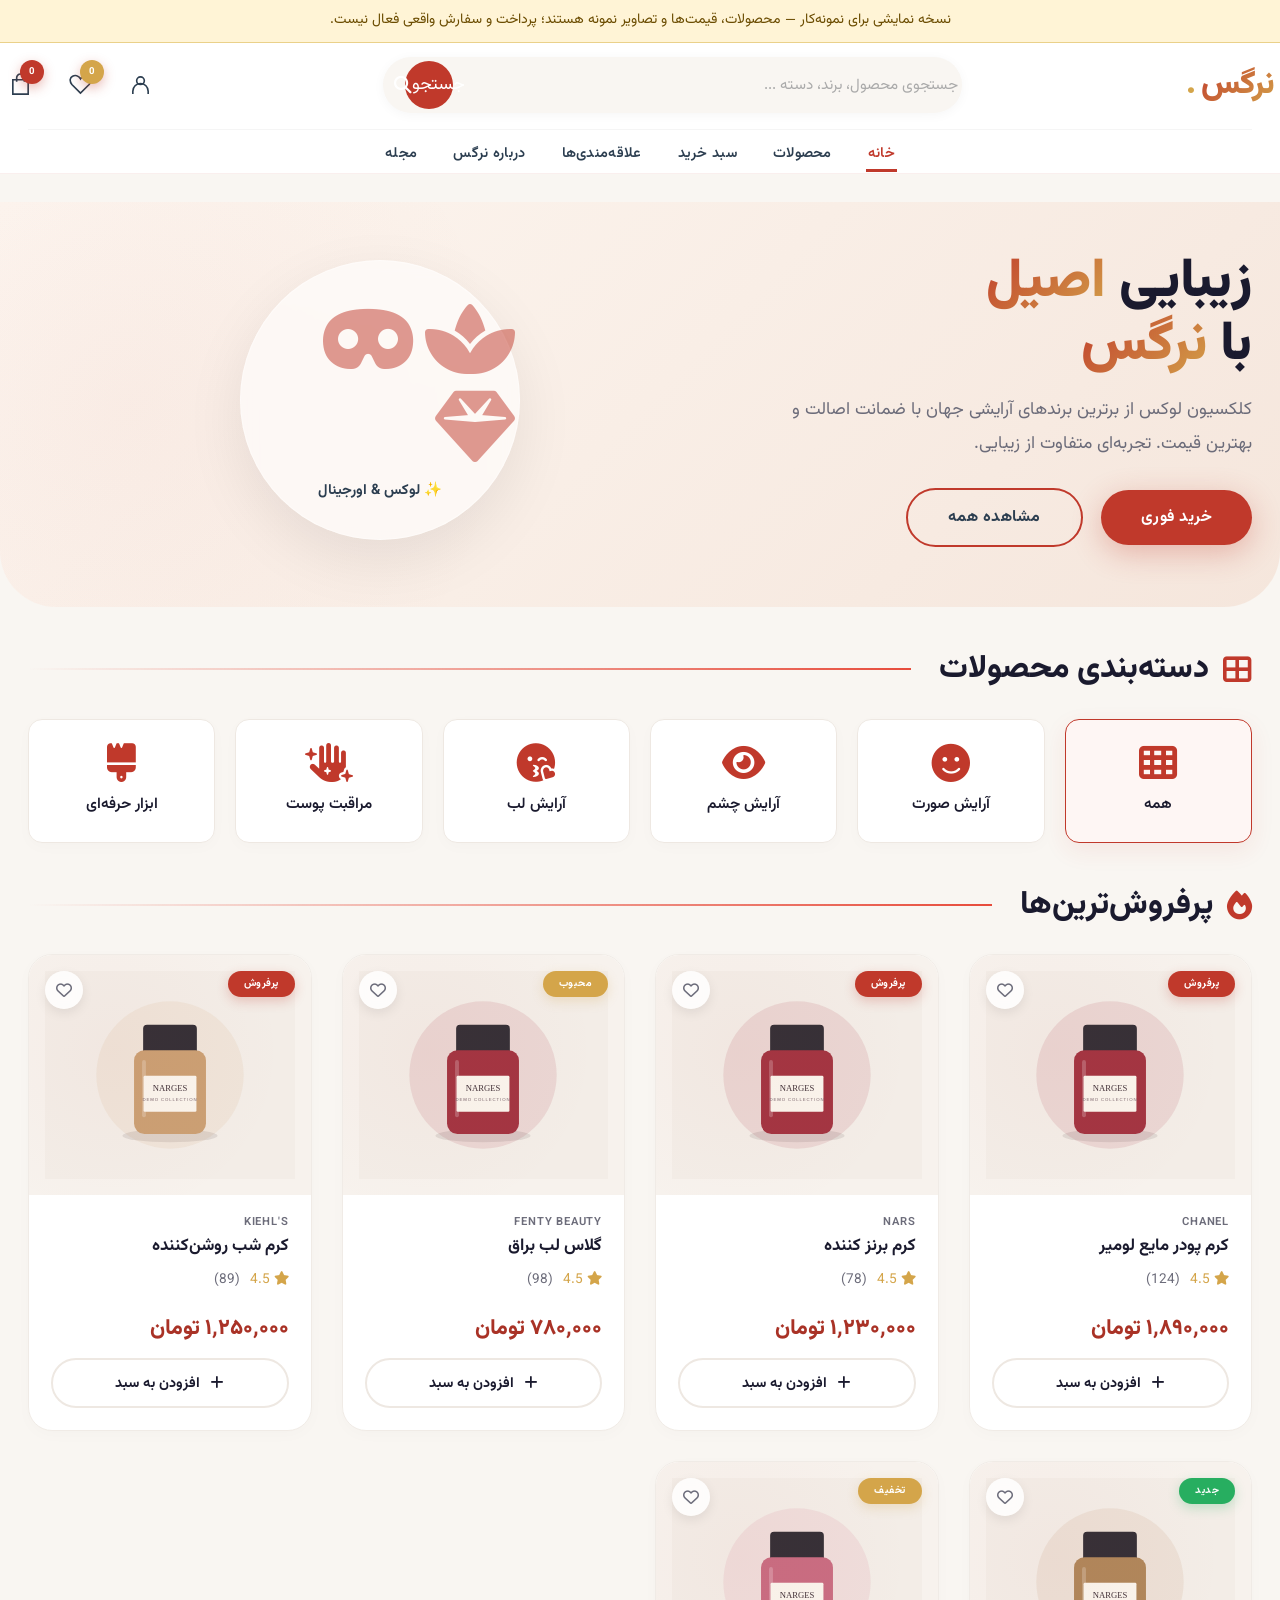
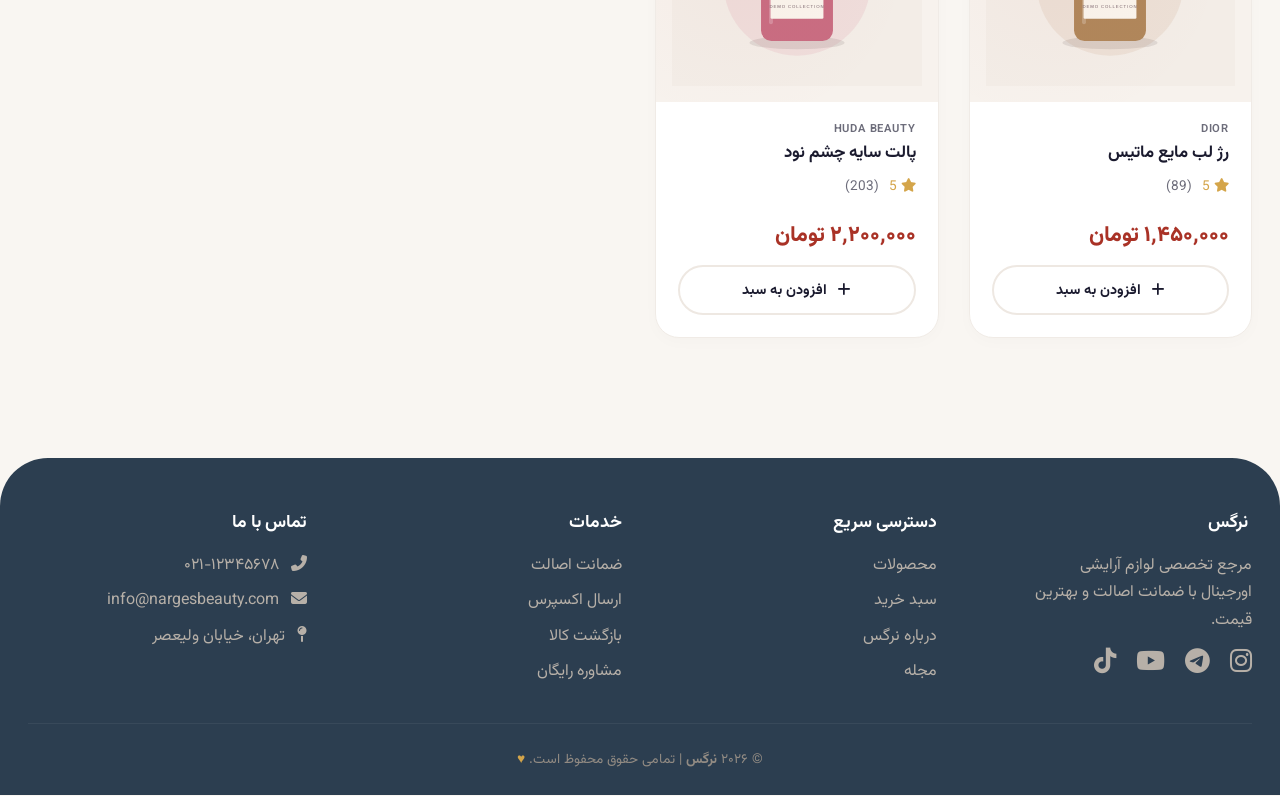
==== commit f94420b0: "refactor: polish local setup, responsive UI and verified application flows" ====
--- a/لوازم آرایشی.html
+++ b/لوازم آرایشی.html
@@ -1,2248 +1 @@
-<!DOCTYPE html>
-<html lang="fa" dir="rtl">
-<head>
-    <meta charset="UTF-8" />
-    <meta name="viewport" content="width=device-width, initial-scale=1.0" />
-    <meta name="description" content="نمونه‌کار فروشگاه نمایشی نرگس؛ رابط کاربری فروشگاه لوازم آرایشی با جستجو، فیلتر، علاقه‌مندی و سبد خرید آزمایشی." />
-    <meta name="theme-color" content="#c0392b" />
-    <title>نرگس | فروشگاه نمایشی لوازم آرایشی</title>
-    <link rel="stylesheet" href="https://cdnjs.cloudflare.com/ajax/libs/font-awesome/6.5.0/css/all.min.css" />
-    <link href="https://fonts.googleapis.com/css2?family=Vazirmatn:wght@300;400;500;700;900&display=swap" rel="stylesheet" />
-    <style>
-        /* ==================== RESET & ROOT ==================== */
-        *,
-        *::before,
-        *::after {
-            margin: 0;
-            padding: 0;
-            box-sizing: border-box;
-        }
-        :root {
-            --primary: #c0392b;
-            --primary-light: #e74c3c;
-            --primary-dark: #a93226;
-            --secondary: #2c3e50;
-            --gold: #d4a54a;
-            --gold-light: #f0d080;
-            --bg: #f9f6f2;
-            --card: #ffffff;
-            --text: #1a1a2e;
-            --text-muted: #6c6c7a;
-            --shadow: 0 20px 60px rgba(0, 0, 0, 0.08);
-            --shadow-hover: 0 30px 80px rgba(192, 57, 43, 0.12);
-            --radius: 24px;
-            --radius-sm: 14px;
-            --transition: 0.4s cubic-bezier(0.25, 0.46, 0.45, 0.94);
-        }
-        html {
-            scroll-behavior: smooth;
-        }
-        body {
-            font-family: 'Vazirmatn', sans-serif;
-            background: var(--bg);
-            color: var(--text);
-            line-height: 1.7;
-            min-height: 100vh;
-            display: flex;
-            flex-direction: column;
-        }
-        a {
-            text-decoration: none;
-            color: inherit;
-        }
-        button {
-            cursor: pointer;
-            font-family: inherit;
-            border: none;
-            background: none;
-        }
-        .container {
-            max-width: 1320px;
-            margin: 0 auto;
-            padding: 0 28px;
-        }
-        ::-webkit-scrollbar {
-            width: 8px;
-        }
-        ::-webkit-scrollbar-track {
-            background: var(--bg);
-        }
-        ::-webkit-scrollbar-thumb {
-            background: var(--primary-light);
-            border-radius: 20px;
-        }
-        ::-webkit-scrollbar-thumb:hover {
-            background: var(--primary);
-        }
-
-        /* ==================== HEADER ==================== */
-        .header {
-            background: rgba(255, 255, 255, 0.95);
-            backdrop-filter: blur(20px);
-            -webkit-backdrop-filter: blur(20px);
-            border-bottom: 1px solid rgba(192, 57, 43, 0.08);
-            position: sticky;
-            top: 0;
-            z-index: 1000;
-            transition: var(--transition);
-        }
-        .header-inner {
-            display: flex;
-            align-items: center;
-            justify-content: space-between;
-            padding: 14px 0;
-            flex-wrap: wrap;
-            gap: 12px;
-        }
-        .logo {
-            font-size: 2rem;
-            font-weight: 900;
-            letter-spacing: -0.5px;
-            display: flex;
-            align-items: center;
-            gap: 6px;
-        }
-        .logo .narges {
-            background: linear-gradient(135deg, var(--primary), var(--gold));
-            -webkit-background-clip: text;
-            -webkit-text-fill-color: transparent;
-            background-clip: text;
-        }
-        .logo i {
-            -webkit-text-fill-color: var(--primary);
-            font-size: 1.8rem;
-        }
-        .logo .dot {
-            -webkit-text-fill-color: var(--gold);
-        }
-
-        .search-wrap {
-            flex: 1;
-            max-width: 520px;
-            min-width: 180px;
-            display: flex;
-            background: var(--bg);
-            border-radius: 60px;
-            padding: 2px 2px 2px 20px;
-            align-items: center;
-            border: 2px solid transparent;
-            transition: var(--transition);
-            box-shadow: 0 2px 12px rgba(0, 0, 0, 0.04);
-        }
-        .search-wrap:focus-within {
-            border-color: var(--primary);
-            background: #fff;
-            box-shadow: 0 4px 24px rgba(192, 57, 43, 0.12);
-        }
-        .search-wrap input {
-            flex: 1;
-            border: none;
-            background: transparent;
-            padding: 12px 0;
-            font-size: 0.95rem;
-            outline: none;
-            color: var(--text);
-            font-family: inherit;
-        }
-        .search-wrap input::placeholder {
-            color: #aaa;
-        }
-        .search-wrap button {
-            background: var(--primary);
-            color: #fff;
-            width: 48px;
-            height: 48px;
-            border-radius: 60px;
-            font-size: 1.1rem;
-            transition: var(--transition);
-            display: flex;
-            align-items: center;
-            justify-content: center;
-        }
-        .search-wrap button:hover {
-            background: var(--primary-dark);
-            transform: scale(0.95);
-        }
-
-        .header-icons {
-            display: flex;
-            gap: 20px;
-            font-size: 1.4rem;
-            color: var(--secondary);
-        }
-        .header-icons > a {
-            position: relative;
-            transition: var(--transition);
-        }
-        .header-icons > a:hover {
-            color: var(--primary);
-            transform: translateY(-2px);
-        }
-        .header-icons > a.wish-active i {
-            font-weight: 900;
-            color: var(--primary);
-        }
-        .badge-cart {
-            position: absolute;
-            top: -10px;
-            right: -12px;
-            background: var(--primary);
-            color: #fff;
-            font-size: 0.6rem;
-            font-weight: 700;
-            width: 24px;
-            height: 24px;
-            border-radius: 50%;
-            display: flex;
-            align-items: center;
-            justify-content: center;
-            box-shadow: 0 4px 12px rgba(192, 57, 43, 0.35);
-            transition: var(--transition);
-        }
-        .badge-cart.bump {
-            animation: bump 0.4s cubic-bezier(0.34, 1.56, 0.64, 1);
-        }
-        @keyframes bump {
-            0% {
-                transform: scale(1);
-            }
-            40% {
-                transform: scale(1.5);
-            }
-            100% {
-                transform: scale(1);
-            }
-        }
-
-        /* ==================== NAV ==================== */
-        .nav-links {
-            display: flex;
-            list-style: none;
-            gap: 10px 32px;
-            flex-wrap: wrap;
-            justify-content: center;
-            padding: 10px 0 6px;
-            border-top: 1px solid rgba(0, 0, 0, 0.04);
-            margin-top: 2px;
-        }
-        .nav-links a {
-            font-weight: 600;
-            font-size: 0.9rem;
-            padding: 4px 2px;
-            border-bottom: 3px solid transparent;
-            transition: var(--transition);
-            color: var(--secondary);
-            letter-spacing: 0.3px;
-            position: relative;
-        }
-        .nav-links a::after {
-            content: '';
-            position: absolute;
-            bottom: -3px;
-            right: 0;
-            width: 0;
-            height: 3px;
-            background: var(--primary);
-            transition: var(--transition);
-        }
-        .nav-links a:hover::after,
-        .nav-links a.active::after {
-            width: 100%;
-        }
-        .nav-links a.active {
-            color: var(--primary);
-        }
-
-        /* ==================== PAGES ==================== */
-        .page {
-            flex: 1;
-            padding: 28px 0 50px;
-            display: block;
-            animation: fadeUp 0.5s ease;
-        }
-        .page.hidden {
-            display: none;
-        }
-        @keyframes fadeUp {
-            0% {
-                opacity: 0;
-                transform: translateY(20px);
-            }
-            100% {
-                opacity: 1;
-                transform: translateY(0);
-            }
-        }
-
-        /* ==================== HERO ==================== */
-        .hero {
-            background: linear-gradient(135deg, #fdf6f0 0%, #f5e6dc 100%);
-            border-radius: 0 0 56px 56px;
-            padding: 50px 0 60px;
-            margin-bottom: 30px;
-            position: relative;
-            overflow: hidden;
-        }
-        .hero::before {
-            content: '';
-            position: absolute;
-            top: -50%;
-            left: -20%;
-            width: 60%;
-            height: 200%;
-            background: radial-gradient(circle, rgba(192, 57, 43, 0.04) 0%, transparent 70%);
-            border-radius: 50%;
-            pointer-events: none;
-        }
-        .hero-grid {
-            display: flex;
-            flex-wrap: wrap;
-            align-items: center;
-            gap: 40px;
-            position: relative;
-            z-index: 1;
-        }
-        .hero-text h1 {
-            font-size: 3.4rem;
-            font-weight: 900;
-            line-height: 1.15;
-        }
-        .hero-text h1 .highlight {
-            background: linear-gradient(135deg, var(--primary), var(--gold));
-            -webkit-background-clip: text;
-            -webkit-text-fill-color: transparent;
-            background-clip: text;
-        }
-        .hero-text p {
-            font-size: 1.1rem;
-            color: var(--text-muted);
-            max-width: 480px;
-            margin: 16px 0 28px;
-            line-height: 1.9;
-        }
-        .btn {
-            display: inline-block;
-            background: var(--primary);
-            color: #fff;
-            padding: 14px 40px;
-            border-radius: 60px;
-            font-weight: 700;
-            transition: var(--transition);
-            box-shadow: 0 8px 30px rgba(192, 57, 43, 0.3);
-            border: none;
-            font-size: 1rem;
-            letter-spacing: 0.5px;
-        }
-        .btn:hover {
-            background: var(--primary-dark);
-            transform: translateY(-4px);
-            box-shadow: 0 14px 40px rgba(192, 57, 43, 0.4);
-        }
-        .btn-outline {
-            background: transparent;
-            color: var(--secondary);
-            border: 2px solid var(--primary);
-            box-shadow: none;
-            margin-right: 14px;
-        }
-        .btn-outline:hover {
-            background: var(--primary);
-            color: #fff;
-            transform: translateY(-4px);
-            box-shadow: 0 14px 40px rgba(192, 57, 43, 0.3);
-        }
-        .btn-gold {
-            background: var(--gold);
-            box-shadow: 0 8px 30px rgba(212, 165, 74, 0.35);
-        }
-        .btn-gold:hover {
-            background: #c49a3a;
-            box-shadow: 0 14px 40px rgba(212, 165, 74, 0.45);
-        }
-        .hero-deco {
-            flex: 1;
-            min-width: 220px;
-            display: flex;
-            justify-content: center;
-            align-items: center;
-        }
-        .hero-deco .circle {
-            background: rgba(255, 255, 255, 0.6);
-            backdrop-filter: blur(8px);
-            border-radius: 50%;
-            width: 280px;
-            height: 280px;
-            display: flex;
-            align-items: center;
-            justify-content: center;
-            flex-direction: column;
-            box-shadow: var(--shadow);
-            border: 1px solid rgba(255, 255, 255, 0.4);
-        }
-        .hero-deco .circle i {
-            font-size: 5rem;
-            color: var(--primary);
-            opacity: 0.5;
-            margin: 4px;
-        }
-        .hero-deco .circle span {
-            font-weight: 700;
-            color: var(--secondary);
-            margin-top: 8px;
-            font-size: 0.9rem;
-        }
-
-        /* ==================== SECTION TITLE ==================== */
-        .section-title {
-            font-size: 2rem;
-            font-weight: 800;
-            margin: 35px 0 22px;
-            display: flex;
-            align-items: center;
-            gap: 14px;
-        }
-        .section-title i {
-            color: var(--primary);
-            font-size: 1.8rem;
-        }
-        .section-title .line {
-            flex: 1;
-            height: 2px;
-            background: linear-gradient(to left, var(--primary-light), transparent);
-            margin-right: 14px;
-        }
-
-        /* ==================== CATEGORIES ==================== */
-        .category-grid {
-            display: grid;
-            grid-template-columns: repeat(auto-fit, minmax(140px, 1fr));
-            gap: 20px;
-            margin-bottom: 30px;
-        }
-        .category-card {
-            background: var(--card);
-            border-radius: var(--radius-sm);
-            padding: 24px 12px;
-            text-align: center;
-            border: 1px solid #eee8e2;
-            transition: var(--transition);
-            cursor: pointer;
-            box-shadow: 0 4px 16px rgba(0, 0, 0, 0.02);
-        }
-        .category-card:hover {
-            transform: translateY(-8px);
-            border-color: var(--primary-light);
-            box-shadow: var(--shadow-hover);
-        }
-        .category-card i {
-            font-size: 2.4rem;
-            color: var(--primary);
-            display: block;
-            margin-bottom: 10px;
-        }
-        .category-card h4 {
-            font-weight: 600;
-            font-size: 0.95rem;
-        }
-        .category-card.active-cat {
-            border-color: var(--primary);
-            background: #fef6f4;
-            box-shadow: 0 8px 24px rgba(192, 57, 43, 0.08);
-        }
-
-        /* ==================== PRODUCT GRID ==================== */
-        .product-grid {
-            display: grid;
-            grid-template-columns: repeat(auto-fill, minmax(250px, 1fr));
-            gap: 30px;
-            margin: 20px 0 30px;
-        }
-        .product-card {
-            background: var(--card);
-            border-radius: var(--radius);
-            overflow: hidden;
-            border: 1px solid #f0ebe6;
-            transition: var(--transition);
-            box-shadow: 0 4px 16px rgba(0, 0, 0, 0.02);
-            position: relative;
-            display: flex;
-            flex-direction: column;
-        }
-        .product-card:hover {
-            transform: translateY(-10px);
-            border-color: var(--primary-light);
-            box-shadow: var(--shadow-hover);
-        }
-        .product-badge {
-            position: absolute;
-            top: 16px;
-            right: 16px;
-            background: var(--primary);
-            color: #fff;
-            font-size: 0.65rem;
-            font-weight: 700;
-            padding: 4px 16px;
-            border-radius: 40px;
-            z-index: 2;
-            letter-spacing: 0.5px;
-            box-shadow: 0 4px 12px rgba(192, 57, 43, 0.25);
-        }
-        .product-badge.green {
-            background: #27ae60;
-            box-shadow: 0 4px 12px rgba(39, 174, 96, 0.25);
-        }
-        .product-badge.gold {
-            background: var(--gold);
-            box-shadow: 0 4px 12px rgba(212, 165, 74, 0.25);
-        }
-        .product-badge.purple {
-            background: #8e44ad;
-            box-shadow: 0 4px 12px rgba(142, 68, 173, 0.25);
-        }
-        .wish-btn {
-            position: absolute;
-            top: 16px;
-            left: 16px;
-            width: 38px;
-            height: 38px;
-            border-radius: 50%;
-            background: rgba(255, 255, 255, 0.85);
-            backdrop-filter: blur(6px);
-            display: flex;
-            align-items: center;
-            justify-content: center;
-            font-size: 1rem;
-            color: var(--text-muted);
-            z-index: 2;
-            transition: var(--transition);
-            box-shadow: 0 4px 12px rgba(0, 0, 0, 0.08);
-        }
-        .wish-btn:hover {
-            color: var(--primary);
-            transform: scale(1.1);
-        }
-        .wish-btn.active {
-            color: #fff;
-            background: var(--primary);
-        }
-        .wish-btn.pulse {
-            animation: wishPulse 0.4s cubic-bezier(0.34, 1.56, 0.64, 1);
-        }
-        @keyframes wishPulse {
-            0% {
-                transform: scale(1);
-            }
-            50% {
-                transform: scale(1.3);
-            }
-            100% {
-                transform: scale(1);
-            }
-        }
-        .product-img {
-            height: 240px;
-            background: #f7f2ed;
-            display: flex;
-            align-items: center;
-            justify-content: center;
-            padding: 16px;
-            position: relative;
-            overflow: hidden;
-        }
-        .product-img img {
-            width: 100%;
-            height: 100%;
-            object-fit: contain;
-            transition: transform 0.5s ease;
-        }
-        .product-card:hover .product-img img {
-            transform: scale(1.05);
-        }
-        .product-img .img-bg {
-            position: absolute;
-            inset: 0;
-            background: radial-gradient(circle at 30% 40%, rgba(192, 57, 43, 0.03) 0%, transparent 70%);
-        }
-        .product-info {
-            padding: 18px 22px 22px;
-            flex: 1;
-            display: flex;
-            flex-direction: column;
-        }
-        .product-brand {
-            font-size: 0.7rem;
-            font-weight: 600;
-            color: var(--text-muted);
-            letter-spacing: 0.8px;
-            text-transform: uppercase;
-        }
-        .product-name {
-            font-weight: 700;
-            font-size: 1.05rem;
-            margin: 4px 0 6px;
-            line-height: 1.3;
-        }
-        .product-price {
-            font-weight: 800;
-            font-size: 1.35rem;
-            margin-top: auto;
-            padding-top: 10px;
-            color: var(--primary-dark);
-        }
-        .product-price small {
-            font-weight: 400;
-            font-size: 0.7rem;
-            color: var(--text-muted);
-            margin-right: 4px;
-        }
-        .product-rating {
-            color: var(--gold);
-            font-size: 0.85rem;
-            margin: 4px 0 10px;
-        }
-        .product-rating span {
-            color: var(--text-muted);
-            font-weight: 400;
-            margin-right: 6px;
-        }
-        .btn-add {
-            width: 100%;
-            padding: 12px;
-            border-radius: 60px;
-            border: 2px solid #eee8e2;
-            background: transparent;
-            font-weight: 700;
-            color: var(--text);
-            transition: var(--transition);
-            display: flex;
-            align-items: center;
-            justify-content: center;
-            gap: 10px;
-            margin-top: 10px;
-            font-size: 0.9rem;
-        }
-        .btn-add:hover {
-            background: var(--primary);
-            border-color: var(--primary);
-            color: #fff;
-            box-shadow: 0 8px 24px rgba(192, 57, 43, 0.2);
-        }
-        .btn-add.in-cart {
-            background: var(--primary);
-            border-color: var(--primary);
-            color: #fff;
-        }
-        .btn-add.in-cart:hover {
-            background: var(--primary-dark);
-            border-color: var(--primary-dark);
-        }
-
-        /* ==================== FILTER BAR ==================== */
-        .filter-bar {
-            display: flex;
-            flex-wrap: wrap;
-            gap: 14px 24px;
-            align-items: center;
-            padding: 16px 0;
-            border-bottom: 1px solid #eee8e2;
-            margin-bottom: 20px;
-        }
-        .filter-bar .group {
-            display: flex;
-            align-items: center;
-            gap: 8px;
-        }
-        .filter-bar label {
-            font-weight: 600;
-            font-size: 0.85rem;
-            color: var(--text-muted);
-        }
-        .filter-bar select,
-        .filter-bar input {
-            padding: 8px 18px;
-            border-radius: 40px;
-            border: 1.5px solid #e5ddd6;
-            background: #fff;
-            font-family: inherit;
-            font-size: 0.9rem;
-            outline: none;
-            transition: var(--transition);
-            color: var(--text);
-        }
-        .filter-bar select:focus,
-        .filter-bar input:focus {
-            border-color: var(--primary);
-            box-shadow: 0 0 0 4px rgba(192, 57, 43, 0.1);
-        }
-
-        /* ==================== MODAL ==================== */
-        .modal-overlay {
-            position: fixed;
-            inset: 0;
-            background: rgba(0, 0, 0, 0.5);
-            backdrop-filter: blur(8px);
-            -webkit-backdrop-filter: blur(8px);
-            z-index: 2000;
-            display: flex;
-            align-items: center;
-            justify-content: center;
-            padding: 20px;
-            opacity: 0;
-            visibility: hidden;
-            transition: 0.35s ease;
-        }
-        .modal-overlay.open {
-            opacity: 1;
-            visibility: visible;
-        }
-        .modal-box {
-            background: #fffcf9;
-            border-radius: 40px;
-            max-width: 640px;
-            width: 100%;
-            padding: 36px 40px;
-            position: relative;
-            transform: scale(0.92) translateY(20px);
-            transition: 0.4s cubic-bezier(0.34, 1.56, 0.64, 1);
-            max-height: 92vh;
-            overflow-y: auto;
-            box-shadow: 0 40px 80px rgba(0, 0, 0, 0.2);
-        }
-        .modal-overlay.open .modal-box {
-            transform: scale(1) translateY(0);
-        }
-        .modal-close {
-            position: absolute;
-            top: 18px;
-            left: 22px;
-            font-size: 1.6rem;
-            color: var(--text-muted);
-            transition: var(--transition);
-            width: 44px;
-            height: 44px;
-            border-radius: 50%;
-            display: flex;
-            align-items: center;
-            justify-content: center;
-            background: rgba(0, 0, 0, 0.04);
-        }
-        .modal-close:hover {
-            color: var(--primary);
-            background: rgba(192, 57, 43, 0.08);
-            transform: rotate(90deg);
-        }
-        .modal-product-img {
-            text-align: center;
-            padding: 10px 0;
-            background: #f7f2ed;
-            border-radius: 20px;
-            margin-bottom: 16px;
-            min-height: 200px;
-            display: flex;
-            align-items: center;
-            justify-content: center;
-        }
-        .modal-product-img img {
-            max-width: 100%;
-            max-height: 280px;
-            object-fit: contain;
-        }
-        .modal-product-name {
-            font-size: 2rem;
-            font-weight: 800;
-            line-height: 1.2;
-        }
-        .modal-product-brand {
-            color: var(--text-muted);
-            font-weight: 500;
-            font-size: 0.95rem;
-        }
-        .modal-product-desc {
-            margin: 14px 0 18px;
-            color: #4a3d34;
-            line-height: 1.9;
-            font-size: 0.95rem;
-        }
-        .modal-product-price {
-            font-size: 2rem;
-            font-weight: 900;
-            color: var(--primary-dark);
-        }
-        .modal-product-rating {
-            color: var(--gold);
-            font-size: 1.1rem;
-            margin: 6px 0 8px;
-        }
-        .modal-actions {
-            display: flex;
-            gap: 14px;
-            margin-top: 22px;
-            flex-wrap: wrap;
-        }
-        .modal-actions .btn {
-            flex: 1;
-            text-align: center;
-            min-width: 130px;
-        }
-        .modal-actions .btn-icon-only {
-            flex: 0 0 auto;
-            min-width: 56px;
-            width: 56px;
-            padding: 14px;
-            display: flex;
-            align-items: center;
-            justify-content: center;
-        }
-
-        /* ==================== CART ==================== */
-        .cart-item {
-            display: flex;
-            flex-wrap: wrap;
-            gap: 16px;
-            align-items: center;
-            background: var(--card);
-            padding: 16px 24px;
-            border-radius: var(--radius-sm);
-            border: 1px solid #eee8e2;
-            margin-bottom: 12px;
-            transition: var(--transition);
-            box-shadow: 0 2px 8px rgba(0, 0, 0, 0.02);
-        }
-        .cart-item:hover {
-            border-color: var(--primary-light);
-            box-shadow: var(--shadow);
-        }
-        .cart-item-info {
-            flex: 2;
-            min-width: 150px;
-        }
-        .cart-item-info h4 {
-            font-weight: 700;
-            font-size: 1.05rem;
-        }
-        .cart-item-info small {
-            color: var(--text-muted);
-        }
-        .cart-item-price {
-            font-weight: 700;
-            color: var(--primary-dark);
-        }
-        .cart-item-qty {
-            display: flex;
-            align-items: center;
-            gap: 12px;
-        }
-        .cart-item-qty button {
-            width: 36px;
-            height: 36px;
-            border-radius: 50%;
-            border: 1.5px solid #ddd3cb;
-            transition: var(--transition);
-            font-weight: 700;
-            font-size: 1.1rem;
-            display: flex;
-            align-items: center;
-            justify-content: center;
-        }
-        .cart-item-qty button:hover {
-            background: var(--primary);
-            color: #fff;
-            border-color: var(--primary);
-        }
-        .cart-item-qty span {
-            font-weight: 700;
-            min-width: 32px;
-            text-align: center;
-            font-size: 1.1rem;
-        }
-        .cart-item-remove {
-            color: #b35a4a;
-            font-size: 1.2rem;
-            transition: var(--transition);
-            padding: 6px;
-        }
-        .cart-item-remove:hover {
-            color: var(--primary);
-            transform: scale(1.15);
-        }
-        .cart-total {
-            font-size: 1.7rem;
-            font-weight: 800;
-            text-align: left;
-            padding: 18px 0;
-            border-top: 2px dashed #e0d6ce;
-            margin-top: 12px;
-            color: var(--primary-dark);
-        }
-        .cart-actions {
-            display: flex;
-            gap: 16px;
-            flex-wrap: wrap;
-            margin-top: 16px;
-        }
-
-        /* ==================== EMPTY STATE ==================== */
-        .empty-state {
-            text-align: center;
-            padding: 60px 20px;
-            color: var(--text-muted);
-        }
-        .empty-state i {
-            font-size: 4.5rem;
-            color: #e0d6ce;
-            margin-bottom: 18px;
-            display: block;
-        }
-        .empty-state h3 {
-            font-size: 1.3rem;
-            color: var(--text);
-        }
-
-        /* ==================== PROFILE PAGE ==================== */
-        .profile-card {
-            background: #fff;
-            border-radius: 32px;
-            padding: 36px 44px;
-            box-shadow: var(--shadow);
-        }
-        .profile-avatar {
-            width: 84px;
-            height: 84px;
-            border-radius: 50%;
-            background: linear-gradient(135deg, var(--primary), var(--gold));
-            display: flex;
-            align-items: center;
-            justify-content: center;
-            font-size: 2rem;
-            color: #fff;
-            font-weight: 800;
-            flex-shrink: 0;
-        }
-        .profile-head {
-            display: flex;
-            align-items: center;
-            gap: 20px;
-            flex-wrap: wrap;
-        }
-        .profile-stats {
-            display: grid;
-            grid-template-columns: repeat(auto-fit, minmax(140px, 1fr));
-            gap: 18px;
-            margin-top: 30px;
-            padding-top: 26px;
-            border-top: 1px solid #eee8e2;
-        }
-        .profile-stat {
-            text-align: center;
-            padding: 18px 10px;
-            border-radius: var(--radius-sm);
-            background: var(--bg);
-        }
-        .profile-stat strong {
-            display: block;
-            font-size: 1.6rem;
-            color: var(--primary-dark);
-            font-weight: 800;
-        }
-        .profile-stat span {
-            font-size: 0.82rem;
-            color: var(--text-muted);
-        }
-        .profile-menu {
-            margin-top: 28px;
-            display: flex;
-            flex-direction: column;
-            gap: 4px;
-        }
-        .profile-menu a {
-            display: flex;
-            align-items: center;
-            gap: 14px;
-            padding: 16px 8px;
-            border-bottom: 1px solid #f2ede8;
-            font-weight: 600;
-            transition: var(--transition);
-        }
-        .profile-menu a:hover {
-            color: var(--primary);
-            padding-right: 10px;
-        }
-        .profile-menu a i:first-child {
-            width: 22px;
-            text-align: center;
-            color: var(--primary);
-        }
-        .profile-menu a i:last-child {
-            margin-right: auto;
-            color: var(--text-muted);
-        }
-
-        /* ==================== TOAST ==================== */
-        .toast-stack {
-            position: fixed;
-            bottom: 28px;
-            left: 50%;
-            transform: translateX(-50%);
-            z-index: 4000;
-            display: flex;
-            flex-direction: column;
-            gap: 10px;
-            align-items: center;
-            width: 100%;
-            padding: 0 16px;
-            pointer-events: none;
-        }
-        .toast {
-            background: var(--secondary);
-            color: #fff;
-            padding: 14px 26px;
-            border-radius: 60px;
-            font-weight: 600;
-            font-size: 0.9rem;
-            display: flex;
-            align-items: center;
-            gap: 10px;
-            box-shadow: 0 16px 40px rgba(0, 0, 0, 0.25);
-            opacity: 0;
-            transform: translateY(16px) scale(0.95);
-            transition: 0.35s cubic-bezier(0.34, 1.56, 0.64, 1);
-            max-width: 90vw;
-        }
-        .toast.show {
-            opacity: 1;
-            transform: translateY(0) scale(1);
-        }
-        .toast i {
-            color: var(--gold-light);
-            font-size: 1.05rem;
-        }
-        .toast.toast-danger i {
-            color: #ff8a7a;
-        }
-
-        /* ==================== CONFIRM DIALOG ==================== */
-        .confirm-overlay {
-            position: fixed;
-            inset: 0;
-            background: rgba(0, 0, 0, 0.5);
-            backdrop-filter: blur(6px);
-            z-index: 3500;
-            display: flex;
-            align-items: center;
-            justify-content: center;
-            padding: 20px;
-            opacity: 0;
-            visibility: hidden;
-            transition: 0.3s ease;
-        }
-        .confirm-overlay.open {
-            opacity: 1;
-            visibility: visible;
-        }
-        .confirm-box {
-            background: #fff;
-            border-radius: 28px;
-            padding: 32px;
-            max-width: 380px;
-            width: 100%;
-            text-align: center;
-            transform: scale(0.9);
-            transition: 0.3s cubic-bezier(0.34, 1.56, 0.64, 1);
-            box-shadow: 0 30px 70px rgba(0, 0, 0, 0.25);
-        }
-        .confirm-overlay.open .confirm-box {
-            transform: scale(1);
-        }
-        .confirm-box i {
-            font-size: 2.4rem;
-            color: var(--primary);
-            margin-bottom: 12px;
-        }
-        .confirm-box h3 {
-            font-size: 1.15rem;
-            margin-bottom: 8px;
-        }
-        .confirm-box p {
-            color: var(--text-muted);
-            font-size: 0.9rem;
-            margin-bottom: 22px;
-        }
-        .confirm-box .confirm-actions {
-            display: flex;
-            gap: 12px;
-        }
-        .confirm-box .confirm-actions button {
-            flex: 1;
-            padding: 12px;
-            border-radius: 40px;
-            font-weight: 700;
-        }
-        .confirm-box .confirm-yes {
-            background: var(--primary);
-            color: #fff;
-        }
-        .confirm-box .confirm-yes:hover {
-            background: var(--primary-dark);
-        }
-        .confirm-box .confirm-no {
-            background: var(--bg);
-            color: var(--text);
-        }
-        .confirm-box .confirm-no:hover {
-            background: #efe7df;
-        }
-
-        /* ==================== FOOTER ==================== */
-        .footer {
-            background: var(--secondary);
-            color: #cdc8c0;
-            padding: 50px 0 24px;
-            border-radius: 48px 48px 0 0;
-            margin-top: 40px;
-        }
-        .footer-grid {
-            display: grid;
-            grid-template-columns: repeat(auto-fit, minmax(180px, 1fr));
-            gap: 36px;
-            margin-bottom: 30px;
-        }
-        .footer h4 {
-            color: #fff;
-            font-weight: 700;
-            margin-bottom: 14px;
-            font-size: 1.1rem;
-        }
-        .footer a {
-            color: #b7b0a8;
-            display: block;
-            margin-bottom: 8px;
-            transition: var(--transition);
-        }
-        .footer a:hover {
-            color: var(--gold-light);
-            padding-right: 6px;
-        }
-        .footer-social i {
-            font-size: 1.6rem;
-            margin-left: 16px;
-            color: #b7b0a8;
-            transition: var(--transition);
-        }
-        .footer-social i:hover {
-            color: var(--gold-light);
-            transform: scale(1.1);
-        }
-        .footer-copy {
-            border-top: 1px solid rgba(255, 255, 255, 0.06);
-            padding-top: 24px;
-            text-align: center;
-            font-size: 0.85rem;
-            color: #928b83;
-        }
-
-        /* ==================== RESPONSIVE ==================== */
-        @media (max-width: 992px) {
-            .hero-text h1 {
-                font-size: 2.8rem;
-            }
-            .hero-deco .circle {
-                width: 220px;
-                height: 220px;
-            }
-            .hero-deco .circle i {
-                font-size: 3.5rem;
-            }
-        }
-        @media (max-width: 768px) {
-            .header-inner {
-                flex-direction: column;
-                align-items: stretch;
-            }
-            .search-wrap {
-                max-width: 100%;
-            }
-            .hero-text h1 {
-                font-size: 2.2rem;
-            }
-            .hero {
-                padding: 30px 0 40px;
-            }
-            .product-grid {
-                grid-template-columns: repeat(auto-fill, minmax(180px, 1fr));
-                gap: 18px;
-            }
-            .modal-box {
-                padding: 26px 20px;
-            }
-            .filter-bar {
-                flex-direction: column;
-                align-items: stretch;
-            }
-            .filter-bar .group {
-                flex-wrap: wrap;
-            }
-            .section-title {
-                font-size: 1.5rem;
-            }
-            .nav-links {
-                gap: 6px 18px;
-            }
-            .profile-card {
-                padding: 26px 20px;
-            }
-            .product-img {
-                height: 180px;
-            }
-        }
-        @media (max-width: 480px) {
-            .container {
-                padding: 0 14px;
-            }
-            .product-grid {
-                grid-template-columns: 1fr 1fr;
-                gap: 12px;
-            }
-            .product-info {
-                padding: 12px 14px 16px;
-            }
-            .product-name {
-                font-size: 0.9rem;
-            }
-            .product-price {
-                font-size: 1.1rem;
-            }
-            .btn-add {
-                padding: 8px;
-                font-size: 0.8rem;
-            }
-            .hero-text h1 {
-                font-size: 1.8rem;
-            }
-            .hero-deco .circle {
-                width: 160px;
-                height: 160px;
-            }
-            .hero-deco .circle i {
-                font-size: 2.5rem;
-            }
-            .logo {
-                font-size: 1.5rem;
-            }
-            .product-img {
-                height: 140px;
-            }
-        }
-    </style>
-</head>
-<body>
-    <div role="note" aria-label="حالت نمایشی" style="background:#fff4d6;color:#6b4c00;text-align:center;padding:9px 16px;font-size:.88rem;border-bottom:1px solid #ead18a">نسخه نمایشی برای نمونه‌کار — محصولات، قیمت‌ها و تصاویر نمونه هستند؛ پرداخت و سفارش واقعی فعال نیست.</div>
-
-<!-- ==================== HEADER ==================== -->
-<header class="header" id="app-header">
-    <div class="container header-inner">
-        <a href="#" class="logo" data-page="home">
-            <i class="fas fa-flower"></i>
-            <span class="narges">نرگس</span><span class="dot">.</span>
-        </a>
-        <div class="search-wrap">
-            <input type="text" id="searchInput" placeholder="جستجوی محصول، برند، دسته ..." />
-            <button id="searchBtn"><i class="fas fa-search"></i></button>
-        </div>
-        <div class="header-icons">
-            <a href="#" data-page="profile"><i class="far fa-user"></i></a>
-            <a href="#" data-page="wishlist" id="wishlistIcon">
-                <i class="far fa-heart"></i>
-                <span class="badge-cart" id="wishlistCount" style="background:var(--gold);">0</span>
-            </a>
-            <a href="#" data-page="cart" id="cartIcon">
-                <i class="fas fa-shopping-bag"></i>
-                <span class="badge-cart" id="cartCount">0</span>
-            </a>
-        </div>
-    </div>
-    <nav class="container">
-        <ul class="nav-links" id="navLinks">
-            <li><a href="#" data-page="home" class="active">خانه</a></li>
-            <li><a href="#" data-page="products">محصولات</a></li>
-            <li><a href="#" data-page="cart">سبد خرید</a></li>
-            <li><a href="#" data-page="wishlist">علاقه‌مندی‌ها</a></li>
-            <li><a href="#" data-page="about">درباره نرگس</a></li>
-            <li><a href="#" data-page="blog">مجله</a></li>
-        </ul>
-    </nav>
-</header>
-
-<!-- ==================== PAGE: HOME ==================== -->
-<main class="page" id="page-home">
-    <!-- HERO -->
-    <section class="hero">
-        <div class="container hero-grid">
-            <div class="hero-text">
-                <h1>زیبایی <span class="highlight">اصیل</span> <br />با <span class="highlight">نرگس</span></h1>
-                <p>کلکسیون لوکس از برترین برندهای آرایشی جهان با ضمانت اصالت و بهترین قیمت. تجربه‌ای متفاوت از زیبایی.</p>
-                <div>
-                    <a href="#" class="btn" data-page="products">خرید فوری</a>
-                    <a href="#" class="btn btn-outline" data-page="products">مشاهده همه</a>
-                </div>
-            </div>
-            <div class="hero-deco">
-                <div class="circle">
-                    <div>
-                        <i class="fas fa-spa"></i>
-                        <i class="fas fa-mask"></i>
-                        <i class="fas fa-gem"></i>
-                    </div>
-                    <span>✨ لوکس &amp; اورجینال</span>
-                </div>
-            </div>
-        </div>
-    </section>
-
-    <!-- CATEGORIES -->
-    <div class="container">
-        <div class="section-title">
-            <i class="fas fa-th-large"></i> دسته‌بندی محصولات
-            <span class="line"></span>
-        </div>
-        <div class="category-grid" id="categoryGrid"></div>
-
-        <!-- HOME PRODUCTS -->
-        <div class="section-title">
-            <i class="fas fa-fire"></i> پرفروش‌ترین‌ها
-            <span class="line"></span>
-        </div>
-        <div class="product-grid" id="homeProducts"></div>
-    </div>
-</main>
-
-<!-- ==================== PAGE: PRODUCTS ==================== -->
-<main class="page hidden" id="page-products">
-    <div class="container">
-        <div class="section-title">
-            <i class="fas fa-box-open"></i> همه محصولات
-            <span class="line"></span>
-        </div>
-        <div class="filter-bar">
-            <div class="group">
-                <label>دسته‌بندی</label>
-                <select id="filterCategory"><option value="all">همه</option></select>
-            </div>
-            <div class="group">
-                <label>برند</label>
-                <select id="filterBrand"><option value="all">همه</option></select>
-            </div>
-            <div class="group">
-                <label>مرتب‌سازی</label>
-                <select id="filterSort">
-                    <option value="popular">محبوب‌ترین</option>
-                    <option value="price-low">قیمت: کم به زیاد</option>
-                    <option value="price-high">قیمت: زیاد به کم</option>
-                </select>
-            </div>
-            <div class="group">
-                <label>قیمت تا</label>
-                <input type="number" id="priceMax" placeholder="حداکثر قیمت" style="width:120px;" />
-            </div>
-        </div>
-        <div class="product-grid" id="allProducts"></div>
-    </div>
-</main>
-
-<!-- ==================== PAGE: CART ==================== -->
-<main class="page hidden" id="page-cart">
-    <div class="container">
-        <div class="section-title">
-            <i class="fas fa-shopping-cart"></i> سبد خرید
-            <span class="line"></span>
-        </div>
-        <div id="cartContainer"></div>
-    </div>
-</main>
-
-<!-- ==================== PAGE: WISHLIST ==================== -->
-<main class="page hidden" id="page-wishlist">
-    <div class="container">
-        <div class="section-title">
-            <i class="fas fa-heart"></i> علاقه‌مندی‌های من
-            <span class="line"></span>
-        </div>
-        <div class="product-grid" id="wishlistProducts"></div>
-    </div>
-</main>
-
-<!-- ==================== PAGE: PROFILE ==================== -->
-<main class="page hidden" id="page-profile">
-    <div class="container">
-        <div class="section-title">
-            <i class="far fa-user"></i> حساب کاربری
-            <span class="line"></span>
-        </div>
-        <div class="profile-card">
-            <div class="profile-head">
-                <div class="profile-avatar">ن</div>
-                <div>
-                    <h2 style="font-size:1.4rem;">مهمان گرامی</h2>
-                    <p style="color:var(--text-muted);font-size:0.9rem;margin-top:4px;">برای ثبت سفارش و پیگیری خریدها وارد حساب خود شوید.</p>
-                </div>
-            </div>
-            <div class="profile-stats">
-                <div class="profile-stat"><strong id="statCart">0</strong><span>کالا در سبد</span></div>
-                <div class="profile-stat"><strong id="statWish">0</strong><span>علاقه‌مندی</span></div>
-                <div class="profile-stat"><strong>۰</strong><span>سفارش قبلی</span></div>
-            </div>
-            <div class="profile-menu">
-                <a href="#" data-page="cart"><i class="fas fa-shopping-bag"></i> سبد خرید من <i class="fas fa-chevron-left"></i></a>
-                <a href="#" data-page="wishlist"><i class="fas fa-heart"></i> علاقه‌مندی‌ها <i class="fas fa-chevron-left"></i></a>
-                <a href="#"><i class="fas fa-map-marker-alt"></i> آدرس‌های من <i class="fas fa-chevron-left"></i></a>
-                <a href="#"><i class="fas fa-headset"></i> پشتیبانی <i class="fas fa-chevron-left"></i></a>
-            </div>
-        </div>
-    </div>
-</main>
-
-<!-- ==================== PAGE: ABOUT ==================== -->
-<main class="page hidden" id="page-about">
-    <div class="container">
-        <div class="section-title">
-            <i class="fas fa-info-circle"></i> درباره نرگس
-            <span class="line"></span>
-        </div>
-        <div style="background:#fff;border-radius:32px;padding:36px 44px;box-shadow:var(--shadow);">
-            <h2 style="color:var(--primary);font-size:2rem;">✨ نرگس، زیبایی اصیل</h2>
-            <p style="font-size:1.05rem;margin-top:12px;line-height:2;">
-                <strong>نرگس</strong> با هدف ارائه <strong>لوازم آرایشی اورجینال و باکیفیت</strong> از برندهای معتبر جهان تأسیس شده است. ما با ضمانت اصالت کالا، پشتیبانی ۲۴ ساعته و مشاوره تخصصی، تجربه خریدی مطمئن و لذت‌بخش را برای شما فراهم می‌کنیم.
-            </p>
-            <div style="display:flex;flex-wrap:wrap;gap:30px;margin-top:28px;padding-top:24px;border-top:1px solid #eee8e2;">
-                <div><i class="fas fa-check-circle" style="color:var(--primary);font-size:1.6rem;"></i> <strong>ضمانت اصالت</strong></div>
-                <div><i class="fas fa-truck" style="color:var(--primary);font-size:1.6rem;"></i> <strong>ارسال سریع</strong></div>
-                <div><i class="fas fa-headset" style="color:var(--primary);font-size:1.6rem;"></i> <strong>پشتیبانی ۲۴/۷</strong></div>
-                <div><i class="fas fa-undo" style="color:var(--primary);font-size:1.6rem;"></i> <strong>بازگشت کالا</strong></div>
-            </div>
-        </div>
-    </div>
-</main>
-
-<!-- ==================== PAGE: BLOG ==================== -->
-<main class="page hidden" id="page-blog">
-    <div class="container">
-        <div class="section-title">
-            <i class="fas fa-newspaper"></i> مجله زیبایی نرگس
-            <span class="line"></span>
-        </div>
-        <div style="display:grid;grid-template-columns:repeat(auto-fill,minmax(280px,1fr));gap:28px;">
-            <div style="background:#fff;border-radius:24px;padding:24px;border:1px solid #eee8e2;transition:var(--transition);">
-                <i class="fas fa-pencil-alt" style="font-size:2.5rem;color:var(--primary);opacity:0.3;"></i>
-                <h3 style="margin:12px 0 6px;">رازهای آرایش ماندگار</h3>
-                <p style="color:var(--text-muted);font-size:0.9rem;">با تکنیک‌های حرفه‌ای آرایش خود را تا ۱۲ ساعت ماندگار کنید.</p>
-            </div>
-            <div style="background:#fff;border-radius:24px;padding:24px;border:1px solid #eee8e2;transition:var(--transition);">
-                <i class="fas fa-leaf" style="font-size:2.5rem;color:var(--primary);opacity:0.3;"></i>
-                <h3 style="margin:12px 0 6px;">مراقبت از پوست در بهار</h3>
-                <p style="color:var(--text-muted);font-size:0.9rem;">با تغییر فصل، پوست خود را به بهترین شکل آبرسانی کنید.</p>
-            </div>
-            <div style="background:#fff;border-radius:24px;padding:24px;border:1px solid #eee8e2;transition:var(--transition);">
-                <i class="fas fa-palette" style="font-size:2.5rem;color:var(--primary);opacity:0.3;"></i>
-                <h3 style="margin:12px 0 6px;">ترندهای آرایشی ۲۰۲۶</h3>
-                <p style="color:var(--text-muted);font-size:0.9rem;">با جدیدترین ترندهای رنگ و استایل آرایشی آشنا شوید.</p>
-            </div>
-        </div>
-    </div>
-</main>
-
-<!-- ==================== MODAL ==================== -->
-<div class="modal-overlay" id="productModal">
-    <div class="modal-box">
-        <button class="modal-close" id="modalClose"><i class="fas fa-times"></i></button>
-        <div class="modal-product-img" id="modalImg"></div>
-        <h2 class="modal-product-name" id="modalName">نام محصول</h2>
-        <div class="modal-product-brand" id="modalBrand">برند</div>
-        <div class="modal-product-rating" id="modalRating"></div>
-        <div class="modal-product-desc" id="modalDesc">توضیحات کامل محصول اینجا نمایش داده می‌شود.</div>
-        <div class="modal-product-price" id="modalPrice">۰ تومان</div>
-        <div class="modal-actions">
-            <button class="btn" id="modalAddCart"><i class="fas fa-plus"></i> افزودن به سبد</button>
-            <button class="btn btn-outline btn-icon-only" id="modalWish"><i class="far fa-heart"></i></button>
-            <button class="btn btn-outline" id="modalCloseBtn">بستن</button>
-        </div>
-    </div>
-</div>
-
-<!-- ==================== CONFIRM DIALOG ==================== -->
-<div class="confirm-overlay" id="confirmOverlay">
-    <div class="confirm-box">
-        <i class="fas fa-question-circle"></i>
-        <h3 id="confirmTitle">آیا مطمئن هستید؟</h3>
-        <p id="confirmText"></p>
-        <div class="confirm-actions">
-            <button class="confirm-no" id="confirmNo">انصراف</button>
-            <button class="confirm-yes" id="confirmYes">تایید</button>
-        </div>
-    </div>
-</div>
-
-<!-- ==================== TOAST STACK ==================== -->
-<div class="toast-stack" id="toastStack"></div>
-
-<!-- ==================== FOOTER ==================== -->
-<footer class="footer">
-    <div class="container">
-        <div class="footer-grid">
-            <div>
-                <h4><i class="fas fa-flower" style="color:var(--gold);"></i> نرگس</h4>
-                <p style="color:#b7b0a8;max-width:220px;">مرجع تخصصی لوازم آرایشی اورجینال با ضمانت اصالت و بهترین قیمت.</p>
-                <div class="footer-social" style="margin-top:14px;">
-                    <i class="fab fa-instagram"></i>
-                    <i class="fab fa-telegram"></i>
-                    <i class="fab fa-youtube"></i>
-                    <i class="fab fa-tiktok"></i>
-                </div>
-            </div>
-            <div>
-                <h4>دسترسی سریع</h4>
-                <a href="#" data-page="products">محصولات</a>
-                <a href="#" data-page="cart">سبد خرید</a>
-                <a href="#" data-page="about">درباره نرگس</a>
-                <a href="#" data-page="blog">مجله</a>
-            </div>
-            <div>
-                <h4>خدمات</h4>
-                <a href="#">ضمانت اصالت</a>
-                <a href="#">ارسال اکسپرس</a>
-                <a href="#">بازگشت کالا</a>
-                <a href="#">مشاوره رایگان</a>
-            </div>
-            <div>
-                <h4>تماس با ما</h4>
-                <a href="#"><i class="fas fa-phone-alt" style="margin-left:8px;"></i> ۰۲۱-۱۲۳۴۵۶۷۸</a>
-                <a href="#"><i class="fas fa-envelope" style="margin-left:8px;"></i> info@nargesbeauty.com</a>
-                <a href="#"><i class="fas fa-map-pin" style="margin-left:8px;"></i> تهران، خیابان ولیعصر</a>
-            </div>
-        </div>
-        <div class="footer-copy">
-            <p>© ۲۰۲۶ <strong>نرگس</strong> | تمامی حقوق محفوظ است. <span style="color:var(--gold);">♥</span></p>
-        </div>
-    </div>
-</footer>
-
-<!-- ==================== SCRIPT ==================== -->
-<script>
-    // ============================================================
-    //  DATA with REAL product images
-    // ============================================================
-    const PRODUCTS = [{
-        id: 1,
-        name: 'کرم پودر مایع لومیر',
-        brand: 'CHANEL',
-        category: 'آرایش صورت',
-        price: 1890000,
-        rating: 4.5,
-        reviews: 124,
-        badge: 'پرفروش',
-        badgeType: 'red',
-        desc: 'کرم پودری سبک با پوشش کامل و درخشندگی طبیعی، مناسب پوست‌های معمولی تا خشک. دارای SPF 25 و بافت ابریشمی.',
-        img: 'https://images.unsplash.com/photo-1596462502278-27bfdc403348?w=400&h=400&fit=crop&auto=format'
-    }, {
-        id: 2,
-        name: 'رژ لب مایع ماتیس',
-        brand: 'DIOR',
-        category: 'آرایش لب',
-        price: 1450000,
-        rating: 5,
-        reviews: 89,
-        badge: 'جدید',
-        badgeType: 'green',
-        desc: 'رژ لب مایع با ماندگاری ۱۲ ساعته و بافت مخملی مات، بدون ایجاد حس چسبندگی. دارای ۸ سایه طبیعی.',
-        img: 'https://images.unsplash.com/photo-1586495777744-4413f21062fa?w=400&h=400&fit=crop&auto=format'
-    }, {
-        id: 3,
-        name: 'پالت سایه چشم نود',
-        brand: 'HUDA BEAUTY',
-        category: 'آرایش چشم',
-        price: 2200000,
-        rating: 5,
-        reviews: 203,
-        badge: 'تخفیف',
-        badgeType: 'gold',
-        desc: 'پالت ۱۸ رنگ با ترکیبی از سایه‌های مات و براق با درخشندگی بالا، ایده‌آل برای آرایش روز و شب.',
-        img: 'https://images.unsplash.com/photo-1512496015851-a90fb38ba796?w=400&h=400&fit=crop&auto=format'
-    }, {
-        id: 4,
-        name: 'پاک‌کننده آرایشی حساس',
-        brand: 'BIODERMA',
-        category: 'مراقبت پوست',
-        price: 680000,
-        rating: 5,
-        reviews: 356,
-        badge: null,
-        badgeType: null,
-        desc: 'محلول میسلار بدون بو و الکل، مناسب پوست‌های حساس و چشم‌های تحریک‌پذیر. حجم ۲۵۰ میلی‌لیتر.',
-        img: 'https://images.unsplash.com/photo-1556228720-195a672e8a03?w=400&h=400&fit=crop&auto=format'
-    }, {
-        id: 5,
-        name: 'برس کانتور ۱۵۹',
-        brand: 'MAC',
-        category: 'ابزار حرفه‌ای',
-        price: 750000,
-        rating: 5,
-        reviews: 92,
-        badge: 'ویژه',
-        badgeType: 'purple',
-        desc: 'برس با الیاف مصنوعی با کیفیت بالا برای کانتورینگ و سایه‌زنی دقیق. دسته ارگونومیک.',
-        img: 'https://images.unsplash.com/photo-1522335789203-aabd1fc54bc9?w=400&h=400&fit=crop&auto=format'
-    }, {
-        id: 6,
-        name: 'کرم برنز کننده',
-        brand: 'NARS',
-        category: 'آرایش صورت',
-        price: 1230000,
-        rating: 4.5,
-        reviews: 78,
-        badge: 'پرفروش',
-        badgeType: 'red',
-        desc: 'کرم برنز با بافت سبک و درخشندگی ملایم، مناسب برای پوست‌های روشن تا متوسط. با رایحه دلپذیر.',
-        img: 'https://images.unsplash.com/photo-1512496015851-a90fb38ba796?w=400&h=400&fit=crop&auto=format'
-    }, {
-        id: 7,
-        name: 'ماسک ورقه‌ای طلا',
-        brand: 'SK-II',
-        category: 'مراقبت پوست',
-        price: 950000,
-        rating: 4.5,
-        reviews: 144,
-        badge: 'لوکس',
-        badgeType: 'gold',
-        desc: 'ماسک ورقه‌ای آغشته به عصاره طلا و ویتامین‌ها برای روشن و سفت شدن پوست. مناسب پوست‌های خسته.',
-        img: 'https://images.unsplash.com/photo-1570172619644-dfd03ed5d881?w=400&h=400&fit=crop&auto=format'
-    }, {
-        id: 8,
-        name: 'ریمل حجم‌دهنده',
-        brand: 'BENEFIT',
-        category: 'آرایش چشم',
-        price: 890000,
-        rating: 4,
-        reviews: 210,
-        badge: null,
-        badgeType: null,
-        desc: 'ریمل با فرمول ضد آب و برس ارگونومیک برای ایجاد حجم و جداسازی مژه‌ها. ماندگاری ۲۴ ساعته.',
-        img: 'https://images.unsplash.com/photo-1631730359581-28f8b64b4127?w=400&h=400&fit=crop&auto=format'
-    }, {
-        id: 9,
-        name: 'کرم پودر معدنی',
-        brand: 'BARE MINERALS',
-        category: 'آرایش صورت',
-        price: 1650000,
-        rating: 4.5,
-        reviews: 67,
-        badge: 'طبیعی',
-        badgeType: 'green',
-        desc: 'کرم پودر معدنی با پوشش قابل تنظیم و فاقد مواد شیمیایی مضر. مناسب پوست‌های حساس و مستعد جوش.',
-        img: 'https://images.unsplash.com/photo-1596462502278-27bfdc403348?w=400&h=400&fit=crop&auto=format'
-    }, {
-        id: 10,
-        name: 'برس سایه ۲۲۴',
-        brand: 'SEPHORA',
-        category: 'ابزار حرفه‌ای',
-        price: 420000,
-        rating: 4,
-        reviews: 53,
-        badge: null,
-        badgeType: null,
-        desc: 'برس سایه با الیاف نرم برای ترکیب و پخش یکنواخت سایه چشم. دسته چوبی با کیفیت بالا.',
-        img: 'https://images.unsplash.com/photo-1522335789203-aabd1fc54bc9?w=400&h=400&fit=crop&auto=format'
-    }, {
-        id: 11,
-        name: 'گلاس لب براق',
-        brand: 'FENTY BEAUTY',
-        category: 'آرایش لب',
-        price: 780000,
-        rating: 4.5,
-        reviews: 98,
-        badge: 'محبوب',
-        badgeType: 'gold',
-        desc: 'گلاس لب با براقیت بالا و رایحه مطبوع وانیلی، مناسب برای هر روز. حجم ۱۵ میلی‌لیتر.',
-        img: 'https://images.unsplash.com/photo-1586495777744-4413f21062fa?w=400&h=400&fit=crop&auto=format'
-    }, {
-        id: 12,
-        name: 'تونر آبرسان',
-        brand: 'LA ROCHE-POSAY',
-        category: 'مراقبت پوست',
-        price: 580000,
-        rating: 4.5,
-        reviews: 176,
-        badge: null,
-        badgeType: null,
-        desc: 'تونر بدون الکل با خواص آبرسانی و تسکین‌دهنده برای پوست‌های حساس. مناسب روزانه.',
-        img: 'https://images.unsplash.com/photo-1556228720-195a672e8a03?w=400&h=400&fit=crop&auto=format'
-    }, {
-        id: 13,
-        name: 'پنکک مات کننده',
-        brand: 'MAYBELLINE',
-        category: 'آرایش صورت',
-        price: 490000,
-        rating: 4,
-        reviews: 312,
-        badge: 'اقتصادی',
-        badgeType: 'green',
-        desc: 'پنکک با بافت سبک و مات کننده، مناسب پوست‌های چرب. با SPF 15.',
-        img: 'https://images.unsplash.com/photo-1596462502278-27bfdc403348?w=400&h=400&fit=crop&auto=format'
-    }, {
-        id: 14,
-        name: 'خط چشم مایع',
-        brand: 'STILA',
-        category: 'آرایش چشم',
-        price: 680000,
-        rating: 4.5,
-        reviews: 145,
-        badge: null,
-        badgeType: null,
-        desc: 'خط چشم مایع با نوک فیبری دقیق برای کشیدن خطوط نازک و ضخیم. ضد آب و ماندگار.',
-        img: 'https://images.unsplash.com/photo-1631730359581-28f8b64b4127?w=400&h=400&fit=crop&auto=format'
-    }, {
-        id: 15,
-        name: 'کرم شب روشن‌کننده',
-        brand: "KIEHL'S",
-        category: 'مراقبت پوست',
-        price: 1250000,
-        rating: 4.5,
-        reviews: 89,
-        badge: 'پرفروش',
-        badgeType: 'red',
-        desc: 'کرم شب با ویتامین C و عصاره گل رز برای روشن و یکدست کردن پوست. مناسب تیرگی‌ها.',
-        img: 'https://images.unsplash.com/photo-1570172619644-dfd03ed5d881?w=400&h=400&fit=crop&auto=format'
-    }];
-
-    const CATEGORIES = ['همه', 'آرایش صورت', 'آرایش چشم', 'آرایش لب', 'مراقبت پوست', 'ابزار حرفه‌ای'];
-
-    // ============================================================
-    //  STATE
-    // ============================================================
-    let cart = [];
-    let wishlist = [];
-    let currentPage = 'home';
-    let selectedProductId = null;
-    let pendingConfirmAction = null;
-
-    // ============================================================
-    //  UTILITY
-    // ============================================================
-    function formatPrice(p) {
-        return p.toLocaleString('fa-IR') + ' تومان';
-    }
-
-    function getProduct(id) {
-        return PRODUCTS.find(p => p.id === id);
-    }
-
-    function getCartTotal() {
-        return cart.reduce((sum, item) => sum + item.price * item.qty, 0);
-    }
-
-    function getCartCount() {
-        return cart.reduce((sum, item) => sum + item.qty, 0);
-    }
-
-    function saveState() {
-        try {
-            localStorage.setItem('narges_cart', JSON.stringify(cart));
-            localStorage.setItem('narges_wishlist', JSON.stringify(wishlist));
-        } catch (e) { /* ignore */ }
-        updateBadges();
-    }
-
-    function loadState() {
-        try {
-            const c = localStorage.getItem('narges_cart');
-            if (c) cart = JSON.parse(c);
-            const w = localStorage.getItem('narges_wishlist');
-            if (w) wishlist = JSON.parse(w);
-        } catch (e) { /* ignore */ }
-    }
-
-    function updateBadges() {
-        document.getElementById('cartCount').textContent = getCartCount();
-        document.getElementById('wishlistCount').textContent = wishlist.length;
-        document.getElementById('wishlistIcon').classList.toggle('wish-active', wishlist.length > 0);
-        const statCart = document.getElementById('statCart');
-        const statWish = document.getElementById('statWish');
-        if (statCart) statCart.textContent = getCartCount();
-        if (statWish) statWish.textContent = wishlist.length;
-    }
-
-    // ============================================================
-    //  TOAST NOTIFICATIONS
-    // ============================================================
-    function showToast(message, opts = {}) {
-        const stack = document.getElementById('toastStack');
-        const el = document.createElement('div');
-        el.className = 'toast' + (opts.danger ? ' toast-danger' : '');
-        el.innerHTML = `<i class="fas ${opts.icon || 'fa-check-circle'}"></i><span>${message}</span>`;
-        stack.appendChild(el);
-        requestAnimationFrame(() => el.classList.add('show'));
-        setTimeout(() => {
-            el.classList.remove('show');
-            setTimeout(() => el.remove(), 350);
-        }, opts.duration || 2400);
-    }
-
-    // ============================================================
-    //  CONFIRM DIALOG
-    // ============================================================
-    function askConfirm(title, text, onYes) {
-        document.getElementById('confirmTitle').textContent = title;
-        document.getElementById('confirmText').textContent = text;
-        pendingConfirmAction = onYes;
-        document.getElementById('confirmOverlay').classList.add('open');
-    }
-
-    function closeConfirm() {
-        document.getElementById('confirmOverlay').classList.remove('open');
-        pendingConfirmAction = null;
-    }
-
-    // ============================================================
-    //  RENDER: Categories
-    // ============================================================
-    function renderCategories(containerId) {
-        const container = document.getElementById(containerId);
-        if (!container) return;
-        const icons = {
-            'همه': 'fa-th',
-            'آرایش صورت': 'fa-smile',
-            'آرایش چشم': 'fa-eye',
-            'آرایش لب': 'fa-kiss-wink-heart',
-            'مراقبت پوست': 'fa-hand-sparkles',
-            'ابزار حرفه‌ای': 'fa-brush'
-        };
-        container.innerHTML = CATEGORIES.map(cat =>
-            `<div class="category-card ${cat === 'همه' ? 'active-cat' : ''}" data-cat="${cat}">
-                    <i class="fas ${icons[cat] || 'fa-box'}"></i>
-                    <h4>${cat}</h4>
-                </div>`
-        ).join('');
-        container.querySelectorAll('.category-card').forEach(el => {
-            el.addEventListener('click', function() {
-                const cat = this.dataset.cat;
-                container.querySelectorAll('.category-card').forEach(c => c.classList.remove('active-cat'));
-                this.classList.add('active-cat');
-                document.getElementById('filterCategory').value = cat === 'همه' ? 'all' : cat;
-                renderAllProducts();
-                navigateTo('products');
-            });
-        });
-    }
-
-    // ============================================================
-    //  RENDER: Products with REAL images
-    // ============================================================
-    function renderProductCards(productList, containerId) {
-        const container = document.getElementById(containerId);
-        if (!container) return;
-        if (!productList.length) {
-            container.innerHTML =
-                `<div class="empty-state"><i class="fas fa-box-open"></i><h3>محصولی یافت نشد</h3><p>سعی کنید فیلترهای خود را تغییر دهید.</p></div>`;
-            return;
-        }
-        container.innerHTML = productList.map(p => {
-            const inCart = cart.some(item => item.id === p.id);
-            const inWish = wishlist.includes(p.id);
-            const badgeClass = p.badgeType === 'green' ? 'green' : p.badgeType === 'gold' ? 'gold' : p.badgeType ===
-            'purple' ? 'purple' : '';
-            const badgeHtml = p.badge ? `<div class="product-badge ${badgeClass}">${p.badge}</div>` : '';
-            const imgSrc = p.img || 'https://images.unsplash.com/photo-1596462502278-27bfdc403348?w=400&h=400&fit=crop&auto=format';
-            return `
-                    <div class="product-card" data-id="${p.id}">
-                        ${badgeHtml}
-                        <button class="wish-btn ${inWish ? 'active' : ''}" data-id="${p.id}" title="افزودن به علاقه‌مندی‌ها">
-                            <i class="${inWish ? 'fas' : 'far'} fa-heart"></i>
-                        </button>
-                        <div class="product-img">
-                            <div class="img-bg"></div>
-                            <img src="${imgSrc}" alt="${p.name}" loading="lazy" />
-                        </div>
-                        <div class="product-info">
-                            <div class="product-brand">${p.brand}</div>
-                            <div class="product-name">${p.name}</div>
-                            <div class="product-rating"><i class="fas fa-star"></i> ${p.rating} <span>(${p.reviews})</span></div>
-                            <div class="product-price">${formatPrice(p.price)}</div>
-                            <button class="btn-add ${inCart ? 'in-cart' : ''}" data-id="${p.id}">
-                                ${inCart ? '<i class="fas fa-check"></i> در سبد' : '<i class="fas fa-plus"></i> افزودن به سبد'}
-                            </button>
-                        </div>
-                    </div>
-                `;
-        }).join('');
-
-        container.querySelectorAll('.product-card').forEach(card => {
-            card.addEventListener('click', function(e) {
-                if (e.target.closest('.btn-add') || e.target.closest('.wish-btn')) return;
-                const id = parseInt(this.dataset.id);
-                openModal(id);
-            });
-        });
-
-        container.querySelectorAll('.btn-add').forEach(btn => {
-            btn.addEventListener('click', function(e) {
-                e.stopPropagation();
-                const id = parseInt(this.dataset.id);
-                toggleCart(id);
-            });
-        });
-
-        container.querySelectorAll('.wish-btn').forEach(btn => {
-            btn.addEventListener('click', function(e) {
-                e.stopPropagation();
-                const id = parseInt(this.dataset.id);
-                toggleWishlist(id, this);
-            });
-        });
-    }
-
-    // ============================================================
-    //  FILTER / SORT / SEARCH
-    // ============================================================
-    function getFilteredProducts() {
-        const cat = document.getElementById('filterCategory').value;
-        const brand = document.getElementById('filterBrand').value;
-        const sort = document.getElementById('filterSort').value;
-        const maxPrice = parseInt(document.getElementById('priceMax').value) || Infinity;
-
-        let list = [...PRODUCTS];
-        if (cat !== 'all') list = list.filter(p => p.category === cat);
-        if (brand !== 'all') list = list.filter(p => p.brand === brand);
-        list = list.filter(p => p.price <= maxPrice);
-
-        if (sort === 'popular') list.sort((a, b) => b.rating - a.rating || b.reviews - a.reviews);
-        else if (sort === 'price-low') list.sort((a, b) => a.price - b.price);
-        else if (sort === 'price-high') list.sort((a, b) => b.price - a.price);
-
-        return list;
-    }
-
-    function renderAllProducts() {
-        const list = getFilteredProducts();
-        renderProductCards(list, 'allProducts');
-    }
-
-    function performSearch() {
-        const q = document.getElementById('searchInput').value.trim().toLowerCase();
-        if (!q) { renderAllProducts(); return; }
-        const filtered = PRODUCTS.filter(p =>
-            p.name.toLowerCase().includes(q) ||
-            p.brand.toLowerCase().includes(q) ||
-            p.category.toLowerCase().includes(q)
-        );
-        renderProductCards(filtered, 'allProducts');
-        navigateTo('products');
-    }
-
-    // ============================================================
-    //  HOME Products
-    // ============================================================
-    function renderHomeProducts() {
-        const list = PRODUCTS.filter(p => p.badge === 'پرفروش' || p.badge === 'محبوب').slice(0, 8);
-        if (list.length < 6) {
-            const rest = PRODUCTS.filter(p => p.badge !== 'پرفروش' && p.badge !== 'محبوب').slice(0, 6 - list.length);
-            list.push(...rest);
-        }
-        renderProductCards(list, 'homeProducts');
-    }
-
-    // ============================================================
-    //  WISHLIST
-    // ============================================================
-    function toggleWishlist(productId, btnEl) {
-        const idx = wishlist.indexOf(productId);
-        const wasActive = idx > -1;
-        if (wasActive) {
-            wishlist.splice(idx, 1);
-            showToast('از علاقه‌مندی‌ها حذف شد', { icon: 'fa-heart-broken', danger: true });
-        } else {
-            wishlist.push(productId);
-            showToast('به علاقه‌مندی‌ها اضافه شد ♥');
-        }
-        saveState();
-        if (btnEl) {
-            btnEl.classList.toggle('active', !wasActive);
-            btnEl.querySelector('i').className = (!wasActive ? 'fas' : 'far') + ' fa-heart';
-            btnEl.classList.add('pulse');
-            setTimeout(() => btnEl.classList.remove('pulse'), 400);
-        }
-        refreshAllViews();
-    }
-
-    function renderWishlistPage() {
-        const container = document.getElementById('wishlistProducts');
-        if (!container) return;
-        const items = PRODUCTS.filter(p => wishlist.includes(p.id));
-        if (!items.length) {
-            container.innerHTML =
-                `<div class="empty-state"><i class="fas fa-heart"></i><h3>لیست علاقه‌مندی خالی است</h3><p>محصولات مورد علاقه‌تان را با ضربه روی آیکون قلب ذخیره کنید.</p><a href="#" class="btn" style="margin-top:16px;display:inline-block;" data-page="products">مشاهده محصولات</a></div>`;
-            container.querySelectorAll('[data-page]').forEach(el => {
-                el.addEventListener('click', function(e) {
-                    e.preventDefault();
-                    navigateTo(this.dataset.page);
-                });
-            });
-            return;
-        }
-        renderProductCards(items, 'wishlistProducts');
-    }
-
-    // ============================================================
-    //  CART
-    // ============================================================
-    function toggleCart(productId) {
-        const idx = cart.findIndex(item => item.id === productId);
-        if (idx > -1) {
-            cart.splice(idx, 1);
-            showToast('از سبد خرید حذف شد', { icon: 'fa-trash-alt', danger: true });
-        } else {
-            const p = getProduct(productId);
-            cart.push({ id: p.id, name: p.name, brand: p.brand, price: p.price, qty: 1 });
-            showToast('به سبد خرید اضافه شد', { icon: 'fa-shopping-bag' });
-            document.getElementById('cartCount').classList.add('bump');
-            setTimeout(() => document.getElementById('cartCount').classList.remove('bump'), 400);
-        }
-        saveState();
-        refreshAllViews();
-    }
-
-    function refreshAllViews() {
-        renderHomeProducts();
-        renderAllProducts();
-        renderCartPage();
-        renderWishlistPage();
-    }
-
-    function renderCartPage() {
-        const container = document.getElementById('cartContainer');
-        if (!container) return;
-        if (!cart.length) {
-            container.innerHTML =
-                `<div class="empty-state"><i class="fas fa-shopping-bag"></i><h3>سبد خرید خالی است</h3><p>محصولات مورد نظر خود را اضافه کنید.</p><a href="#" class="btn" style="margin-top:16px;display:inline-block;" data-page="products">مشاهده محصولات</a></div>`;
-            container.querySelectorAll('[data-page]').forEach(el => {
-                el.addEventListener('click', function(e) {
-                    e.preventDefault();
-                    navigateTo(this.dataset.page);
-                });
-            });
-            return;
-        }
-        let html = '';
-        cart.forEach((item, index) => {
-            html += `
-                    <div class="cart-item">
-                        <div class="cart-item-info">
-                            <h4>${item.name}</h4>
-                            <small>${item.brand}</small>
-                            <div class="cart-item-price">${formatPrice(item.price)}</div>
-                        </div>
-                        <div class="cart-item-qty">
-                            <button data-index="${index}" data-action="dec">−</button>
-                            <span>${item.qty}</span>
-                            <button data-index="${index}" data-action="inc">+</button>
-                        </div>
-                        <button class="cart-item-remove" data-index="${index}"><i class="fas fa-trash-alt"></i></button>
-                    </div>
-                `;
-        });
-        html += `<div class="cart-total">🧾 جمع کل: ${formatPrice(getCartTotal())}</div>`;
-        html += `<div class="cart-actions">
-                        <button class="btn" id="checkoutBtn"><i class="fas fa-check"></i> تکمیل خرید</button>
-                        <button class="btn btn-outline" id="clearCartBtn"><i class="fas fa-trash"></i> خالی کردن سبد</button>
-                    </div>`;
-        container.innerHTML = html;
-
-        container.querySelectorAll('.cart-item-qty button').forEach(btn => {
-            btn.addEventListener('click', function() {
-                const idx = parseInt(this.dataset.index);
-                const action = this.dataset.action;
-                if (action === 'inc') cart[idx].qty += 1;
-                else if (action === 'dec') {
-                    if (cart[idx].qty > 1) cart[idx].qty -= 1;
-                    else cart.splice(idx, 1);
-                }
-                saveState();
-                refreshAllViews();
-            });
-        });
-
-        container.querySelectorAll('.cart-item-remove').forEach(btn => {
-            btn.addEventListener('click', function() {
-                const idx = parseInt(this.dataset.index);
-                cart.splice(idx, 1);
-                saveState();
-                refreshAllViews();
-                showToast('کالا از سبد حذف شد', { icon: 'fa-trash-alt', danger: true });
-            });
-        });
-
-        document.getElementById('clearCartBtn')?.addEventListener('click', function() {
-            askConfirm('خالی کردن سبد خرید', 'آیا از خالی کردن سبد خرید اطمینان دارید؟ این عمل قابل بازگشت نیست.', function() {
-                cart = [];
-                saveState();
-                refreshAllViews();
-                showToast('سبد خرید خالی شد', { icon: 'fa-trash-alt', danger: true });
-            });
-        });
-
-        document.getElementById('checkoutBtn')?.addEventListener('click', function() {
-            if (cart.length === 0) {
-                showToast('سبد خرید شما خالی است.', { icon: 'fa-exclamation-circle', danger: true });
-                return;
-            }
-            askConfirm('نمایش آزمایشی خرید', `مبلغ نمایشی سبد: ${formatPrice(getCartTotal())}. در این نسخه پرداخت یا ثبت سفارش واقعی انجام نمی‌شود.`, function() {
-                showToast('این فقط پیش‌نمایش است؛ برای خرید واقعی، درگاه پرداخت و سامانه سفارش باید پیاده‌سازی شوند.', {
-                    icon: 'fa-info-circle', duration: 4200
-                });
-            });
-        });
-    }
-
-    // ============================================================
-    //  MODAL
-    // ============================================================
-    function openModal(id) {
-        const p = getProduct(id);
-        if (!p) return;
-        selectedProductId = id;
-        const imgSrc = p.img ||
-            'https://images.unsplash.com/photo-1596462502278-27bfdc403348?w=400&h=400&fit=crop&auto=format';
-        document.getElementById('modalImg').innerHTML =
-            `<img src="${imgSrc}" alt="${p.name}" style="max-width:100%;max-height:280px;object-fit:contain;" />`;
-        document.getElementById('modalName').textContent = p.name;
-        document.getElementById('modalBrand').textContent = p.brand;
-        document.getElementById('modalDesc').textContent = p.desc || 'توضیحاتی برای این محصول ثبت نشده است.';
-        document.getElementById('modalPrice').textContent = formatPrice(p.price);
-        document.getElementById('modalRating').innerHTML =
-            `<i class="fas fa-star"></i> ${p.rating} <span style="color:var(--text-muted);font-weight:400;">(${p.reviews} نظر)</span>`;
-        const inCart = cart.some(item => item.id === p.id);
-        const inWish = wishlist.includes(p.id);
-        const btn = document.getElementById('modalAddCart');
-        btn.innerHTML = inCart ? '<i class="fas fa-check"></i> حذف از سبد' : '<i class="fas fa-plus"></i> افزودن به سبد';
-        const wishBtn = document.getElementById('modalWish');
-        wishBtn.innerHTML = `<i class="${inWish ? 'fas' : 'far'} fa-heart" style="${inWish ? 'color:var(--primary);' : ''}"></i>`;
-        document.getElementById('productModal').classList.add('open');
-        document.body.style.overflow = 'hidden';
-    }
-
-    function closeModal() {
-        document.getElementById('productModal').classList.remove('open');
-        document.body.style.overflow = '';
-    }
-
-    // ============================================================
-    //  NAVIGATION
-    // ============================================================
-    function navigateTo(page) {
-        const target = document.getElementById(`page-${page}`);
-        if (!target) return;
-
-        document.querySelectorAll('.page').forEach(el => el.classList.add('hidden'));
-        target.classList.remove('hidden');
-
-        document.querySelectorAll('.nav-links a').forEach(el => el.classList.remove('active'));
-        const navLink = document.querySelector(`.nav-links a[data-page="${page}"]`);
-        if (navLink) navLink.classList.add('active');
-
-        currentPage = page;
-
-        if (page === 'cart') renderCartPage();
-        if (page === 'products') renderAllProducts();
-        if (page === 'wishlist') renderWishlistPage();
-        if (page === 'profile') updateBadges();
-        if (page === 'home') { renderHomeProducts();
-            renderCategories('categoryGrid'); }
-
-        window.scrollTo({ top: 0, behavior: 'smooth' });
-    }
-
-    // ============================================================
-    //  POPULATE FILTERS
-    // ============================================================
-    function populateFilters() {
-        const catSel = document.getElementById('filterCategory');
-        const brandSel = document.getElementById('filterBrand');
-        const brands = [...new Set(PRODUCTS.map(p => p.brand))];
-
-        catSel.innerHTML = `<option value="all">همه</option>` +
-            CATEGORIES.filter(c => c !== 'همه').map(c => `<option value="${c}">${c}</option>`).join('');
-        brandSel.innerHTML = `<option value="all">همه</option>` +
-            brands.map(b => `<option value="${b}">${b}</option>`).join('');
-
-        catSel.addEventListener('change', renderAllProducts);
-        brandSel.addEventListener('change', renderAllProducts);
-        document.getElementById('filterSort').addEventListener('change', renderAllProducts);
-        document.getElementById('priceMax').addEventListener('input', renderAllProducts);
-    }
-
-    // ============================================================
-    //  INIT
-    // ============================================================
-    function init() {
-        loadState();
-        renderHomeProducts();
-        renderCategories('categoryGrid');
-        populateFilters();
-        renderAllProducts();
-        updateBadges();
-
-        document.querySelectorAll('[data-page]').forEach(el => {
-            el.addEventListener('click', function(e) {
-                e.preventDefault();
-                const page = this.dataset.page;
-                if (page) navigateTo(page);
-            });
-        });
-
-        document.getElementById('searchBtn').addEventListener('click', performSearch);
-        document.getElementById('searchInput').addEventListener('keyup', function(e) {
-            if (e.key === 'Enter') performSearch();
-        });
-
-        document.getElementById('modalClose').addEventListener('click', closeModal);
-        document.getElementById('modalCloseBtn').addEventListener('click', closeModal);
-        document.getElementById('productModal').addEventListener('click', function(e) {
-            if (e.target === this) closeModal();
-        });
-
-        document.getElementById('modalAddCart').addEventListener('click', function() {
-            if (selectedProductId) {
-                toggleCart(selectedProductId);
-                const inCart = cart.some(item => item.id === selectedProductId);
-                this.innerHTML = inCart ? '<i class="fas fa-check"></i> حذف از سبد' :
-                    '<i class="fas fa-plus"></i> افزودن به سبد';
-            }
-        });
-
-        document.getElementById('modalWish').addEventListener('click', function() {
-            if (selectedProductId) {
-                toggleWishlist(selectedProductId, null);
-                const inWish = wishlist.includes(selectedProductId);
-                this.innerHTML =
-                    `<i class="${inWish ? 'fas' : 'far'} fa-heart" style="${inWish ? 'color:var(--primary);' : ''}"></i>`;
-            }
-        });
-
-        document.getElementById('confirmYes').addEventListener('click', function() {
-            const action = pendingConfirmAction;
-            closeConfirm();
-            if (action) action();
-        });
-        document.getElementById('confirmNo').addEventListener('click', closeConfirm);
-        document.getElementById('confirmOverlay').addEventListener('click', function(e) {
-            if (e.target === this) closeConfirm();
-        });
-
-        document.addEventListener('keydown', function(e) {
-            if (e.key === 'Escape') { closeModal();
-                closeConfirm(); }
-        });
-
-        navigateTo('home');
-    }
-
-    document.addEventListener('DOMContentLoaded', init);
-</script>
-</body>
-</html>+<!doctype html><html lang="fa" dir="rtl"><head><meta charset="utf-8"><meta name="viewport" content="width=device-width,initial-scale=1"><meta http-equiv="refresh" content="0;url=index.html"><title>فروشگاه نرگس</title><link rel="canonical" href="index.html"></head><body><p><a href="index.html">رفتن به فروشگاه نرگس</a></p></body></html>
